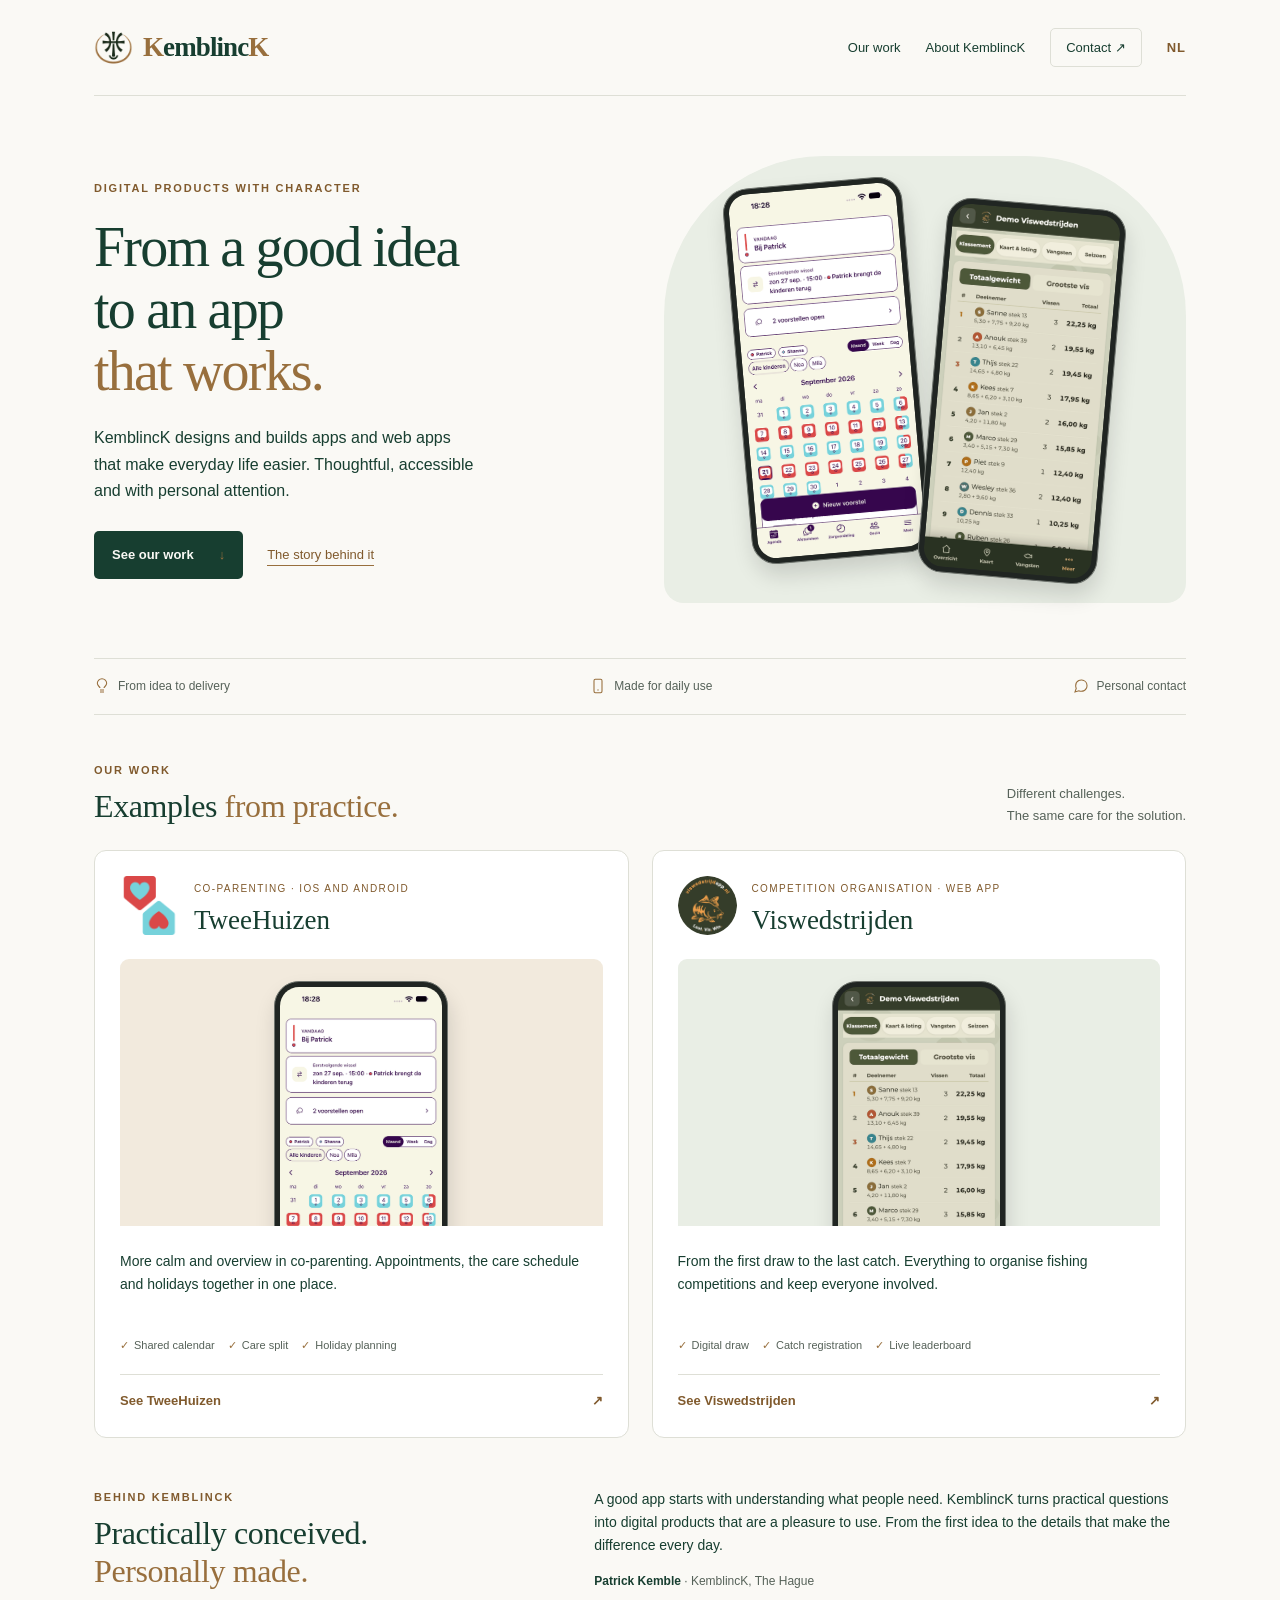
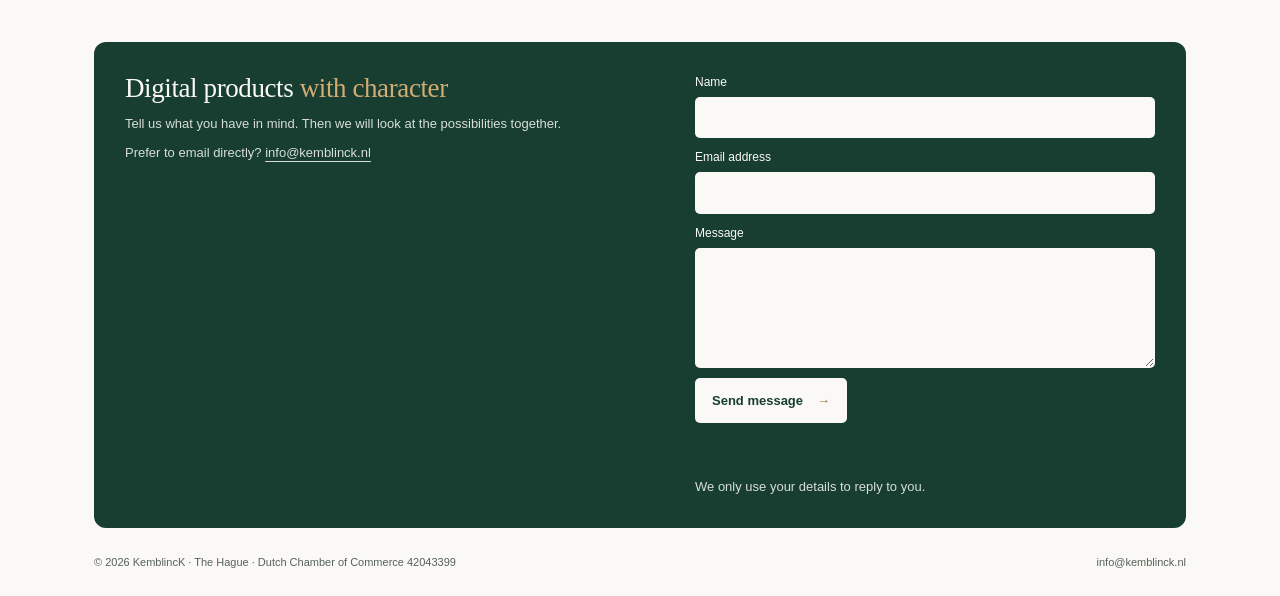
==== en/index.html @ 440ec946 "Engelse versie van kemblinck.nl op /en/ met taalwissel - en/index.html: volledige vertaling van de h" ====
<!DOCTYPE html>
<html lang="en">
<head>
  <meta charset="utf-8">
  <meta name="viewport" content="width=device-width, initial-scale=1">
  <title>KemblincK | From a good idea to an app that works.</title>
  <meta name="description" content="Digital products with character. KemblincK designs and builds apps and web apps that make everyday life easier. See examples from practice.">
  <meta name="author" content="Patrick Kemble">
  <meta name="theme-color" content="#faf9f5">
  <link rel="canonical" href="https://kemblinck.nl/en/">
  <link rel="alternate" hreflang="nl" href="https://kemblinck.nl/">
  <link rel="alternate" hreflang="en" href="https://kemblinck.nl/en/">
  <link rel="alternate" hreflang="x-default" href="https://kemblinck.nl/">
  <link rel="icon" type="image/png" href="/favicon-180.png?v=6">
  <link rel="apple-touch-icon" href="/favicon-180.png?v=6">
  <link rel="stylesheet" href="/styles.css?v=20261017">
  <meta property="og:type" content="website">
  <meta property="og:site_name" content="KemblincK">
  <meta property="og:title" content="KemblincK | From a good idea to an app that works.">
  <meta property="og:description" content="Digital products with character. KemblincK designs and builds apps and web apps that make everyday life easier. See examples from practice.">
  <meta property="og:url" content="https://kemblinck.nl/en/">
  <meta property="og:image" content="https://kemblinck.nl/og-kemblinck-en-20261017.png">
  <meta property="og:image:width" content="1200">
  <meta property="og:image:height" content="630">
  <meta property="og:image:alt" content="KemblincK. From a good idea to an app that works. Digital products with character.">
  <meta property="og:locale" content="en_GB">
  <meta property="og:locale:alternate" content="nl_NL">
  <meta name="twitter:card" content="summary_large_image">
  <meta name="twitter:title" content="KemblincK | From a good idea to an app that works.">
  <meta name="twitter:description" content="Digital products with character. KemblincK designs and builds apps and web apps that make everyday life easier. See examples from practice.">
  <meta name="twitter:image" content="https://kemblinck.nl/og-kemblinck-en-20261017.png">
  <script type="application/ld+json">{"@context": "https://schema.org", "@type": "Organization", "name": "KemblincK", "legalName": "KemblincK", "description": "KemblincK designs and builds apps and web apps that make everyday life easier. Digital products with character.", "founder": "Patrick Kemble", "url": "https://kemblinck.nl/en/", "logo": "https://kemblinck.nl/logo-512.png?v=6", "email": "info@kemblinck.nl", "address": {"@type": "PostalAddress", "addressLocality": "'s-Gravenhage", "addressCountry": "NL"}, "identifier": [{"@type": "PropertyValue", "propertyID": "KvK", "value": "42043399"}], "brand": [{"@type": "Brand", "name": "TweeHuizen", "url": "https://tweehuizen.com"}, {"@type": "Brand", "name": "Viswedstrijden", "url": "https://viswedstrijdapp.nl"}]}</script>
  <script>if(location.hostname==='kemblinck.com'||location.hostname==='www.kemblinck.com')location.replace('https://kemblinck.nl'+location.pathname+location.search+location.hash);</script>
</head>
<body>
<a class="skip-link" href="#kcb-start">Skip to content</a>
<div id="kc-business" aria-label="KemblincK">


<div class="kc-wrap">
<header><a href="#kcb-start" class="kc-brand" aria-label="KemblincK"><img src="/assets/embleem.png" width="96" height="96" alt=""><span class="kc-word"><b>K</b>emblinc<b>K</b></span></a><nav aria-label="Main navigation"><a href="#kcb-werk">Our work</a><a href="#kcb-over">About KemblincK</a><a href="#kcb-contact" class="kc-nav-contact">Contact ↗</a><a href="/" class="kc-lang" lang="nl" hreflang="nl" aria-label="Nederlandse versie">NL</a></nav></header>
<main id="kcb-start"><section class="kc-hero"><div><div class="kc-label">Digital products with character</div><h1>From a good idea<br>to an app<br><em>that works.</em></h1><p class="kc-intro">KemblincK designs and builds apps and web apps that make everyday life easier. Thoughtful, accessible and with personal attention.</p><div class="kc-actions"><a class="kc-button" href="#kcb-werk">See our work <span>↓</span></a><a class="kc-link" href="#kcb-over">The story behind it</a></div></div><div class="kc-stage" aria-label="Screens of TweeHuizen and Viswedstrijden on phones"><div class="kc-device"><img src="/assets/th-screen.png" width="400" height="869" alt="TweeHuizen: shared calendar and care schedule"></div><div class="kc-device"><img src="/assets/vis-screen.png" width="400" height="866" alt="Viswedstrijden: live leaderboard from the demo"></div></div></section>
<div class="kc-rule"><span><svg viewBox="0 0 24 24" fill="none" stroke="currentColor" stroke-width="1.6" aria-hidden="true"><path d="M9 18h6M9 21h6M9 15c0-2-4-3-4-7a7 7 0 0 1 14 0c0 4-4 5-4 7"/></svg>From idea to delivery</span><span><svg viewBox="0 0 24 24" fill="none" stroke="currentColor" stroke-width="1.6" aria-hidden="true"><rect x="6" y="2" width="12" height="20" rx="2"/><path d="M11 18h2"/></svg>Made for daily use</span><span><svg viewBox="0 0 24 24" fill="none" stroke="currentColor" stroke-width="1.6" aria-hidden="true"><path d="M21 11.5a8.4 8.4 0 0 1-.9 3.8 8.5 8.5 0 0 1-7.6 4.7 8.4 8.4 0 0 1-3.8-.9L3 21l1.9-5.7a8.4 8.4 0 0 1-.9-3.8 8.5 8.5 0 0 1 4.7-7.6 8.4 8.4 0 0 1 3.8-.9h.5a8.5 8.5 0 0 1 8 8z"/></svg>Personal contact</span></div>
<section id="kcb-werk"><span id="producten"></span><div class="kc-section-head"><div><div class="kc-label">Our work</div><h2>Examples <em>from practice.</em></h2></div><p>Different challenges.<br>The same care for the solution.</p></div><div class="kc-examples">
<article class="kc-example"><div class="kc-example-top"><img class="kc-app-logo" src="/assets/th-logo.png" width="128" height="128" alt="TweeHuizen logo"><div><span class="kc-tag">Co-parenting · iOS and Android</span><h3>TweeHuizen</h3></div></div><div class="kc-product-display family"><div class="kc-device"><img src="/assets/th-screen.png" width="400" height="869" alt="The calendar in TweeHuizen"></div></div><div class="kc-product-copy"><p>More calm and overview in co-parenting. Appointments, the care schedule and holidays together in one place.</p><div class="kc-features"><span>Shared calendar</span><span>Care split</span><span>Holiday planning</span></div><a class="kc-product-link" href="https://tweehuizen.com/" target="_blank" rel="noopener">See TweeHuizen <span>↗</span></a></div></article>
<article class="kc-example"><div class="kc-example-top"><img class="kc-app-logo fish" src="/assets/vis-logo.png" width="128" height="128" alt="Viswedstrijden logo"><div><span class="kc-tag">Competition organisation · Web app</span><h3>Viswedstrijden</h3></div></div><div class="kc-product-display"><div class="kc-device"><img src="/assets/vis-screen.png" width="400" height="866" alt="The leaderboard in Viswedstrijden"></div></div><div class="kc-product-copy"><p>From the first draw to the last catch. Everything to organise fishing competitions and keep everyone involved.</p><div class="kc-features"><span>Digital draw</span><span>Catch registration</span><span>Live leaderboard</span></div><a class="kc-product-link" href="https://viswedstrijdapp.nl/" target="_blank" rel="noopener">See Viswedstrijden <span>↗</span></a></div></article>
</div></section>
<section class="kc-about" id="kcb-over"><div><div class="kc-label">Behind KemblincK</div><h2>Practically conceived.<br><em>Personally made.</em></h2></div><div><p>A good app starts with understanding what people need. KemblincK turns practical questions into digital products that are a pleasure to use. From the first idea to the details that make the difference every day.</p><div class="kc-sign"><strong>Patrick Kemble</strong> <span>· KemblincK, The Hague</span></div></div></section>
<section class="kc-contact" id="kcb-contact"><div class="kc-contact-tekst"><h2>Digital products <em>with character</em></h2><p>Tell us what you have in mind. Then we will look at the possibilities together.</p><p class="kc-contact-alt">Prefer to email directly? <a href="mailto:info@kemblinck.nl">info@kemblinck.nl</a></p></div><form class="kc-form" id="kc-form" novalidate><label>Name<input type="text" name="naam" autocomplete="name" maxlength="100" required></label><label>Email address<input type="email" name="email" autocomplete="email" maxlength="200" required></label><label>Message<textarea name="bericht" maxlength="3000" required></textarea></label><label class="kc-honing" aria-hidden="true">Website<input type="text" name="website" tabindex="-1" autocomplete="off"></label><button type="submit">Send message <span>→</span></button><p class="kc-form-status" id="kc-form-status" role="status" aria-live="polite"></p><p class="kc-form-privacy">We only use your details to reply to you.</p></form></section></main>
<footer><span>© 2026 KemblincK · The Hague · Dutch Chamber of Commerce 42043399</span><a href="mailto:info@kemblinck.nl">info@kemblinck.nl</a></footer>
</div>

</div>

<script>
(function () {
  var f = document.getElementById('kc-form'); if (!f) return;
  var st = document.getElementById('kc-form-status');
  var knop = f.querySelector('button[type="submit"]');
  var URL_FUNCTIE = 'https://xyfvkmhkwcjqskxrcfrj.supabase.co/functions/v1/kemblinck-contact';
  function melding(t, fout) { st.textContent = t; st.classList.toggle('fout', !!fout); }
  f.addEventListener('submit', function (e) {
    e.preventDefault();
    var d = { naam: f.naam.value.trim(), email: f.email.value.trim(), bericht: f.bericht.value.trim(), website: f.website.value };
    if (d.naam.length < 2) { melding('Please enter your name.', true); f.naam.focus(); return; }
    if (!/^[^\s@]+@[^\s@]+\.[^\s@]{2,}$/.test(d.email)) { melding('Please enter a valid email address.', true); f.email.focus(); return; }
    if (d.bericht.length < 10) { melding('Please write a message of at least ten characters.', true); f.bericht.focus(); return; }
    knop.disabled = true; melding('Sending…');
    fetch(URL_FUNCTIE, { method: 'POST', headers: { 'Content-Type': 'application/json' }, body: JSON.stringify(d) })
      .then(function (r) { return r.json().then(function (j) { return { ok: r.ok && j.ok, j: j }; }); })
      .then(function (r) {
        if (r.ok) { f.reset(); melding('Thank you, your message has been sent. You will hear from us soon.'); }
        else { melding('Sending failed. Please email info@kemblinck.nl directly.', true); }
      })
      .catch(function () { melding('Sending failed. Please email info@kemblinck.nl directly.', true); })
      .then(function () { knop.disabled = false; });
  });
})();
</script>
</body>
</html>
---- styles.css ----
:root{color-scheme:light}
html{scroll-behavior:smooth}
body{margin:0;background:#faf9f5}
a:focus-visible{outline:3px solid #986f3d;outline-offset:5px}
.skip-link{position:absolute;left:12px;top:-80px;z-index:10;background:#173e30;color:#fff;padding:12px}
.skip-link:focus{top:12px}
section{scroll-margin-top:20px}
@media(prefers-reduced-motion:reduce){html{scroll-behavior:auto}
}


#kc-business{--bg:#faf9f5;--ink:#173e30;--muted:#566259;--surface:#fff;--wash:#e9eee5;--border:#dedfd6;--gold:#986f3d;--gold-text:#805a2d;font-family:Arial,sans-serif;font-size:15px;line-height:1.65;background:var(--bg);color:var(--ink)}

#kc-business *{box-sizing:border-box}
#kc-business a{color:inherit;text-decoration:none}
#kc-business a:hover{text-decoration:underline;text-underline-offset:5px}
#kc-business .kc-wrap{max-width:1180px;margin:auto;padding:0 44px}
#kc-business header{display:flex;align-items:center;justify-content:space-between;gap:24px;padding:25px 0;border-bottom:1px solid var(--border)}
#kc-business .kc-brand{display:flex;align-items:center;gap:10px;white-space:nowrap}
#kc-business .kc-brand img{width:39px;height:39px;object-fit:contain}
#kc-business .kc-word{font-family:Georgia,serif;font-size:27px;font-weight:bold;letter-spacing:-.9px}
#kc-business .kc-word b{color:var(--gold);font-family:inherit;font-size:inherit;font-weight:inherit;font-style:inherit}
#kc-business nav{display:flex;align-items:center;gap:25px;font-size:13px}
#kc-business .kc-nav-contact{padding:8px 15px;border:1px solid var(--border);border-radius:5px}
#kc-business .kc-hero{display:grid;grid-template-columns:1.03fr 1fr;gap:32px;align-items:center;padding:60px 0 55px}
#kc-business .kc-label{font-size:11px;letter-spacing:1.8px;text-transform:uppercase;font-weight:bold;color:var(--gold)}
#kc-business h1{font-family:Georgia,serif;font-size:clamp(38px,5.3vw,56px);line-height:1.1;font-weight:400;letter-spacing:-1.8px;margin:20px 0 23px}
#kc-business h1 em{color:var(--gold);font-style:normal}
#kc-business p{margin:0;color:var(--muted)}
#kc-business .kc-intro{font-size:16px;max-width:385px}
#kc-business .kc-actions{display:flex;gap:24px;flex-wrap:wrap;align-items:center;margin-top:27px}
#kc-business .kc-button{display:inline-flex;align-items:center;justify-content:space-between;gap:25px;background:var(--ink);color:var(--bg);font-size:13px;font-weight:bold;padding:13px 18px;border-radius:5px}
#kc-business .kc-link{font-size:13px;border-bottom:1px solid var(--gold)}
#kc-business .kc-stage{position:relative;display:flex;gap:15px;align-items:center;justify-content:center;background:var(--wash);border-radius:160px 160px 20px 20px;padding:35px 17px;min-width:0}
#kc-business .kc-device{width:46%;max-width:180px;min-width:0;padding:5px;background:#202522;border:1px solid #70756f;border-radius:25px;box-shadow:2px 12px 21px #00000023;position:relative}
#kc-business .kc-device img{display:block;width:100%;height:auto;border-radius:19px}
#kc-business .kc-device:first-child{transform:translateY(-9px) rotate(-5deg)}
#kc-business .kc-device:last-child{transform:translateY(12px) rotate(5deg)}
#kc-business .kc-rule{display:flex;justify-content:space-between;flex-wrap:wrap;gap:15px;padding:18px 0;border-top:1px solid var(--border);border-bottom:1px solid var(--border);color:var(--muted);font-size:12px}
#kc-business .kc-rule span{display:flex;gap:8px;align-items:center}
#kc-business .kc-rule svg{width:16px;height:16px}
#kc-business .kc-section-head{display:flex;align-items:end;justify-content:space-between;gap:25px;padding:46px 0 24px}
#kc-business h2{font-family:Georgia,serif;font-size:32px;font-weight:400;line-height:1.18;letter-spacing:-.4px;margin:9px 0 0}
#kc-business .kc-section-head p{font-size:13px;max-width:240px}
#kc-business .kc-examples{display:grid;grid-template-columns:1fr 1fr;gap:23px}
#kc-business .kc-example{border:1px solid var(--border);border-radius:12px;overflow:hidden;background:var(--surface)}
#kc-business .kc-example-top{padding:24px 25px 0;display:flex;align-items:center;gap:15px}
#kc-business .kc-app-logo{width:59px;height:59px;object-fit:contain;flex:none}
#kc-business .kc-app-logo.fish{border-radius:50%}
#kc-business .kc-tag{font-size:10px;text-transform:uppercase;letter-spacing:1.4px;color:var(--muted)}
#kc-business h3{font-family:Georgia,serif;font-size:27px;font-weight:400;line-height:1.2;margin:4px 0 0}
#kc-business .kc-product-display{display:flex;justify-content:center;margin:23px 25px 0;padding:22px 15px 0;border-radius:9px 9px 0 0;background:var(--wash);height:267px;overflow:hidden}
#kc-business .kc-product-display.family{background:#f2eadd}
#kc-business .kc-product-display .kc-device{width:174px;max-width:100%;height:max-content;transform:none;border-radius:25px}
#kc-business .kc-product-copy{padding:24px 25px 25px}
#kc-business .kc-product-copy p{font-size:14px;min-height:70px}
#kc-business .kc-features{display:flex;gap:8px 13px;flex-wrap:wrap;font-size:11px;color:var(--muted);padding:16px 0 20px}
#kc-business .kc-features span:before{content:'✓';color:var(--gold);padding-right:5px}
#kc-business .kc-product-link{display:flex;align-items:center;justify-content:space-between;border-top:1px solid var(--border);padding-top:15px;font-weight:bold;font-size:13px}
#kc-business .kc-about{display:grid;grid-template-columns:1fr 1.3fr;gap:45px;padding:50px 0}
#kc-business .kc-about p{font-size:14px}
#kc-business .kc-sign{font-size:12px;margin-top:15px}
#kc-business .kc-sign span{color:var(--muted)}
#kc-business .kc-contact{background:var(--ink);color:var(--bg);padding:31px;border-radius:12px;display:flex;align-items:center;justify-content:space-between;gap:24px}
#kc-business .kc-contact h2{font-size:27px;margin:0}
#kc-business .kc-contact p{color:var(--bg);opacity:.85;font-size:13px;margin-top:8px}
#kc-business .kc-contact a{background:var(--bg);color:var(--ink);border-radius:5px;padding:12px 17px;font-size:13px;white-space:nowrap}
#kc-business footer{padding:25px 0;display:flex;flex-wrap:wrap;justify-content:space-between;gap:12px;font-size:11px;color:var(--muted)}

@media(max-width:750px){#kc-business .kc-wrap{padding:0 25px}
#kc-business .kc-hero{grid-template-columns:1fr;padding:40px 0;gap:35px}
#kc-business .kc-stage{max-width:440px;width:100%;margin:auto}
#kc-business nav{gap:15px}
#kc-business .kc-product-copy p{min-height:100px}
#kc-business .kc-example-top{padding:20px 16px 0;gap:10px}
#kc-business .kc-app-logo{width:43px;height:43px}
#kc-business h3{font-size:23px}
#kc-business .kc-product-display{margin:20px 16px 0}
#kc-business .kc-product-copy{padding:20px 16px}
}

@media(max-width:510px){#kc-business .kc-wrap{padding:0 18px}
#kc-business header{flex-wrap:wrap;gap:15px}
#kc-business nav{width:100%;justify-content:space-between}
#kc-business .kc-examples,#kc-business .kc-about{grid-template-columns:1fr}
#kc-business .kc-section-head{align-items:start;flex-direction:column;gap:12px}
#kc-business .kc-section-head p{max-width:none}
#kc-business .kc-product-copy p{min-height:0}
#kc-business .kc-about{gap:22px}
#kc-business .kc-contact{align-items:start;flex-direction:column}
#kc-business .kc-device{border-radius:22px}
#kc-business .kc-device img{border-radius:16px}
}



#kc-business .kc-word b{color:var(--gold)}

#kc-business .kc-brand img{filter:sepia(.3) saturate(.65) brightness(.78)}

#kc-business h2 em{font-style:normal;color:var(--gold)}

#kc-business .kc-label,#kc-business .kc-tag{color:var(--gold-text)}

#kc-business .kc-link,#kc-business .kc-product-link{color:var(--gold-text)}

#kc-business .kc-button span,#kc-business .kc-rule svg{color:var(--gold)}

#kc-business .kc-contact h2 em{color:#d3ac74}

#kc-business .kc-intro,#kc-business .kc-product-copy p,#kc-business .kc-about p{color:var(--ink)}


/* Contactformulier (22 sep 2026) */
#kc-business .kc-contact{align-items:flex-start}
#kc-business .kc-contact-tekst{flex:1;min-width:0}
#kc-business .kc-contact-alt{margin-top:14px;font-size:12px}
#kc-business .kc-contact-alt a{text-decoration:underline;text-underline-offset:4px;color:var(--bg)}
#kc-business .kc-form{flex:1;width:100%;max-width:460px;display:grid;gap:10px}
#kc-business .kc-form label{display:grid;gap:4px;font-size:12px;color:var(--bg)}
#kc-business .kc-form input,#kc-business .kc-form textarea{font:inherit;font-size:14px;line-height:1.4;padding:10px 12px;border:1px solid transparent;border-radius:5px;background:var(--bg);color:var(--ink);width:100%;margin:0}
#kc-business .kc-form textarea{min-height:120px;resize:vertical}
#kc-business .kc-form input:focus-visible,#kc-business .kc-form textarea:focus-visible{outline:3px solid var(--gold);outline-offset:2px}
#kc-business .kc-form button{justify-self:start;display:inline-flex;align-items:center;gap:14px;background:var(--bg);color:var(--ink);border:0;border-radius:5px;padding:12px 17px;font:inherit;font-size:13px;font-weight:bold;cursor:pointer}
#kc-business .kc-form button span{color:var(--gold)}
#kc-business .kc-form button[disabled]{opacity:.6;cursor:wait}
#kc-business .kc-form-status{font-size:13px;color:var(--bg);min-height:1.3em;margin:0}
#kc-business .kc-form-status.fout{color:#f6cfbc}
#kc-business .kc-form-privacy{font-size:11px;color:var(--bg);opacity:.7;margin:0}
#kc-business .kc-honing{position:absolute;left:-9999px;width:1px;height:1px;overflow:hidden}
@media(max-width:750px){#kc-business .kc-contact{flex-direction:column}#kc-business .kc-form{max-width:none}}
#kc-business .kc-contact-alt a{background:none;padding:0;border-radius:0;white-space:normal;color:var(--bg);text-decoration:underline;text-underline-offset:4px}

/* Taalwissel in de topbalk (17 okt 2026) */
#kc-business .kc-lang{font-weight:bold;letter-spacing:1px;color:var(--gold-text)}
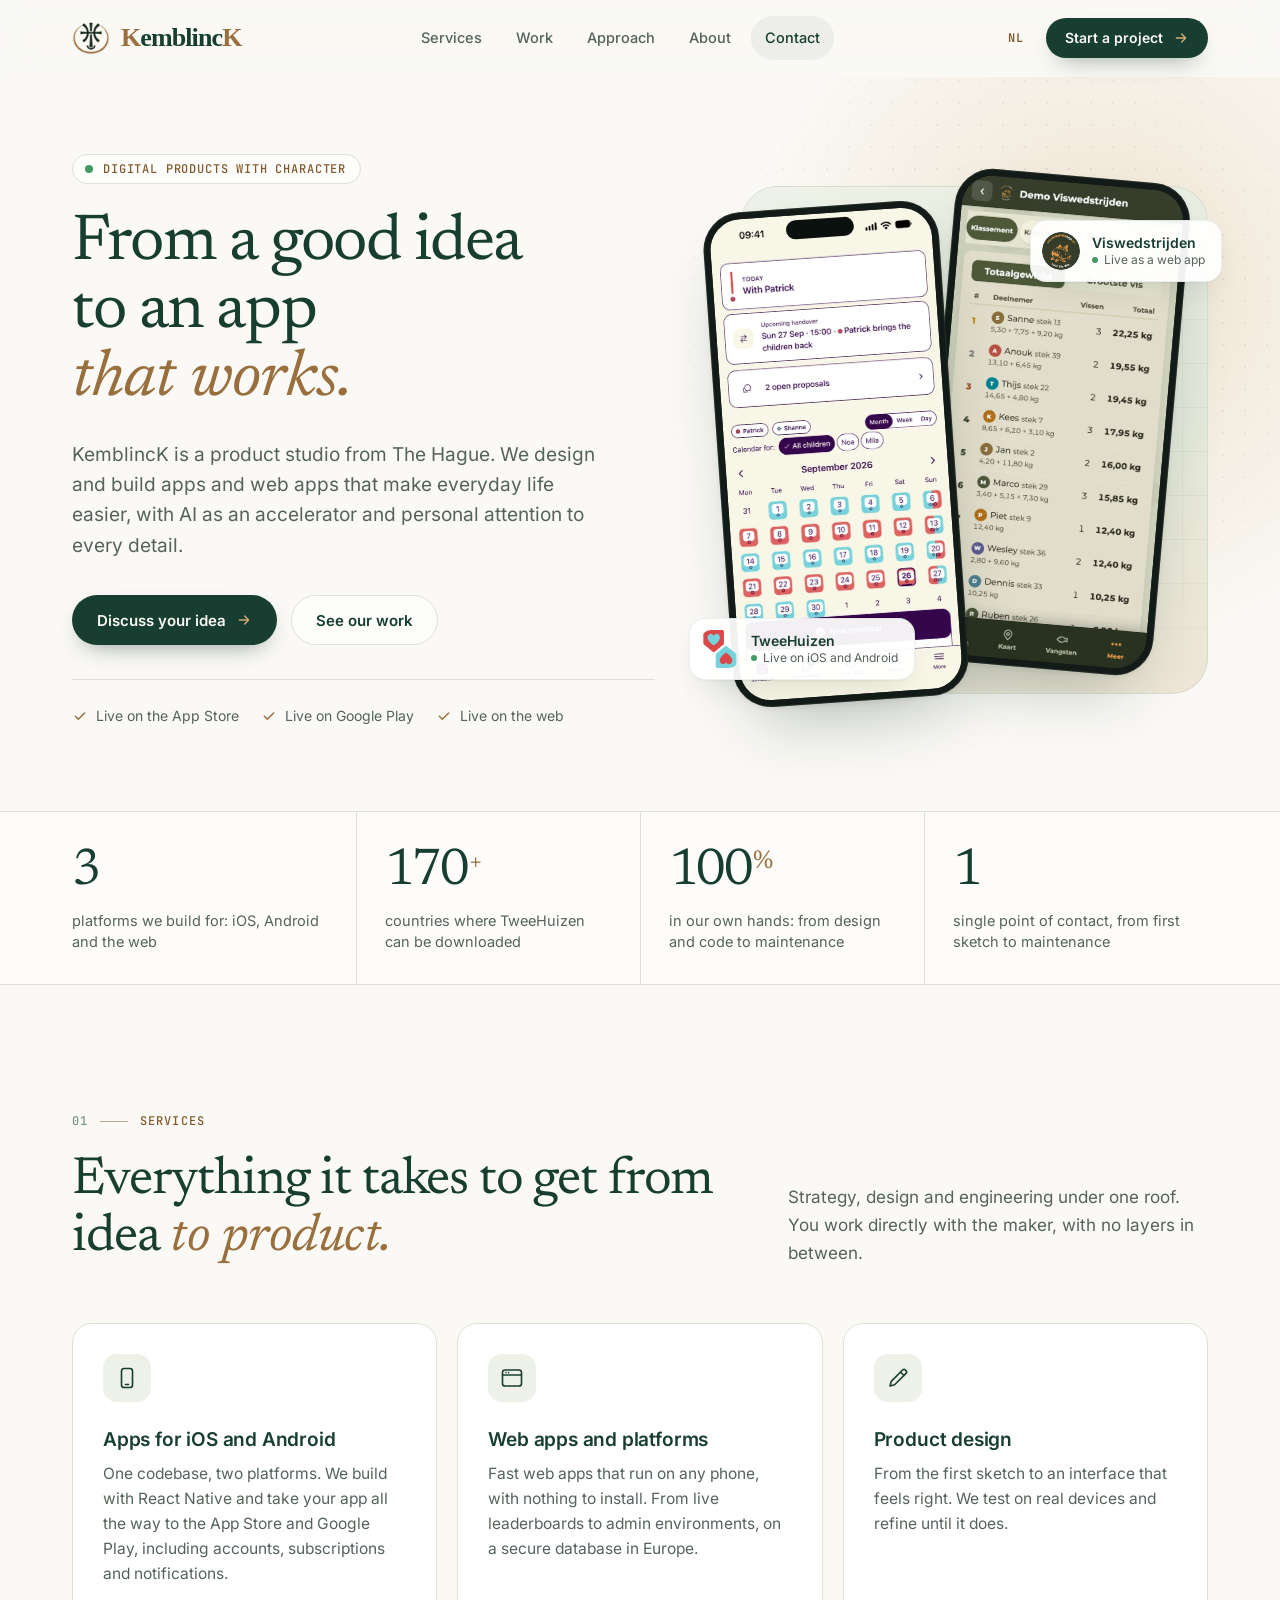
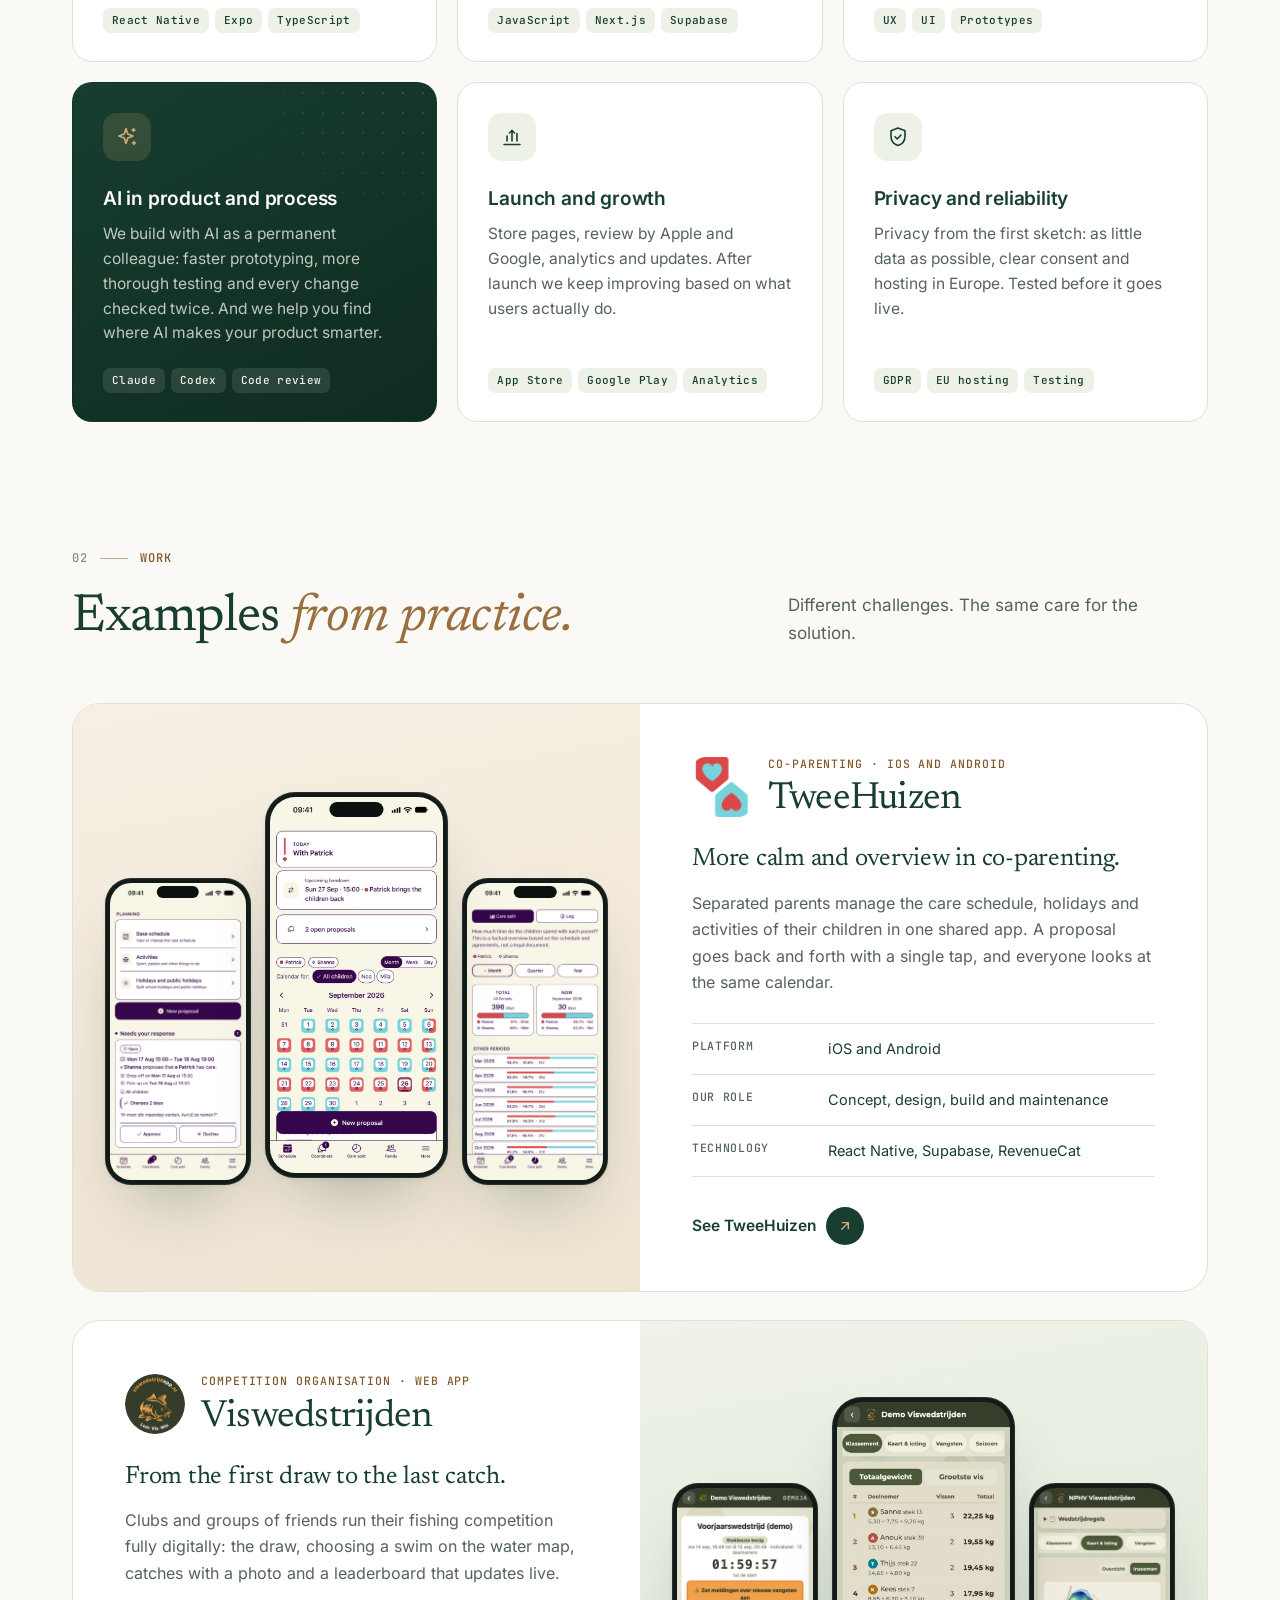
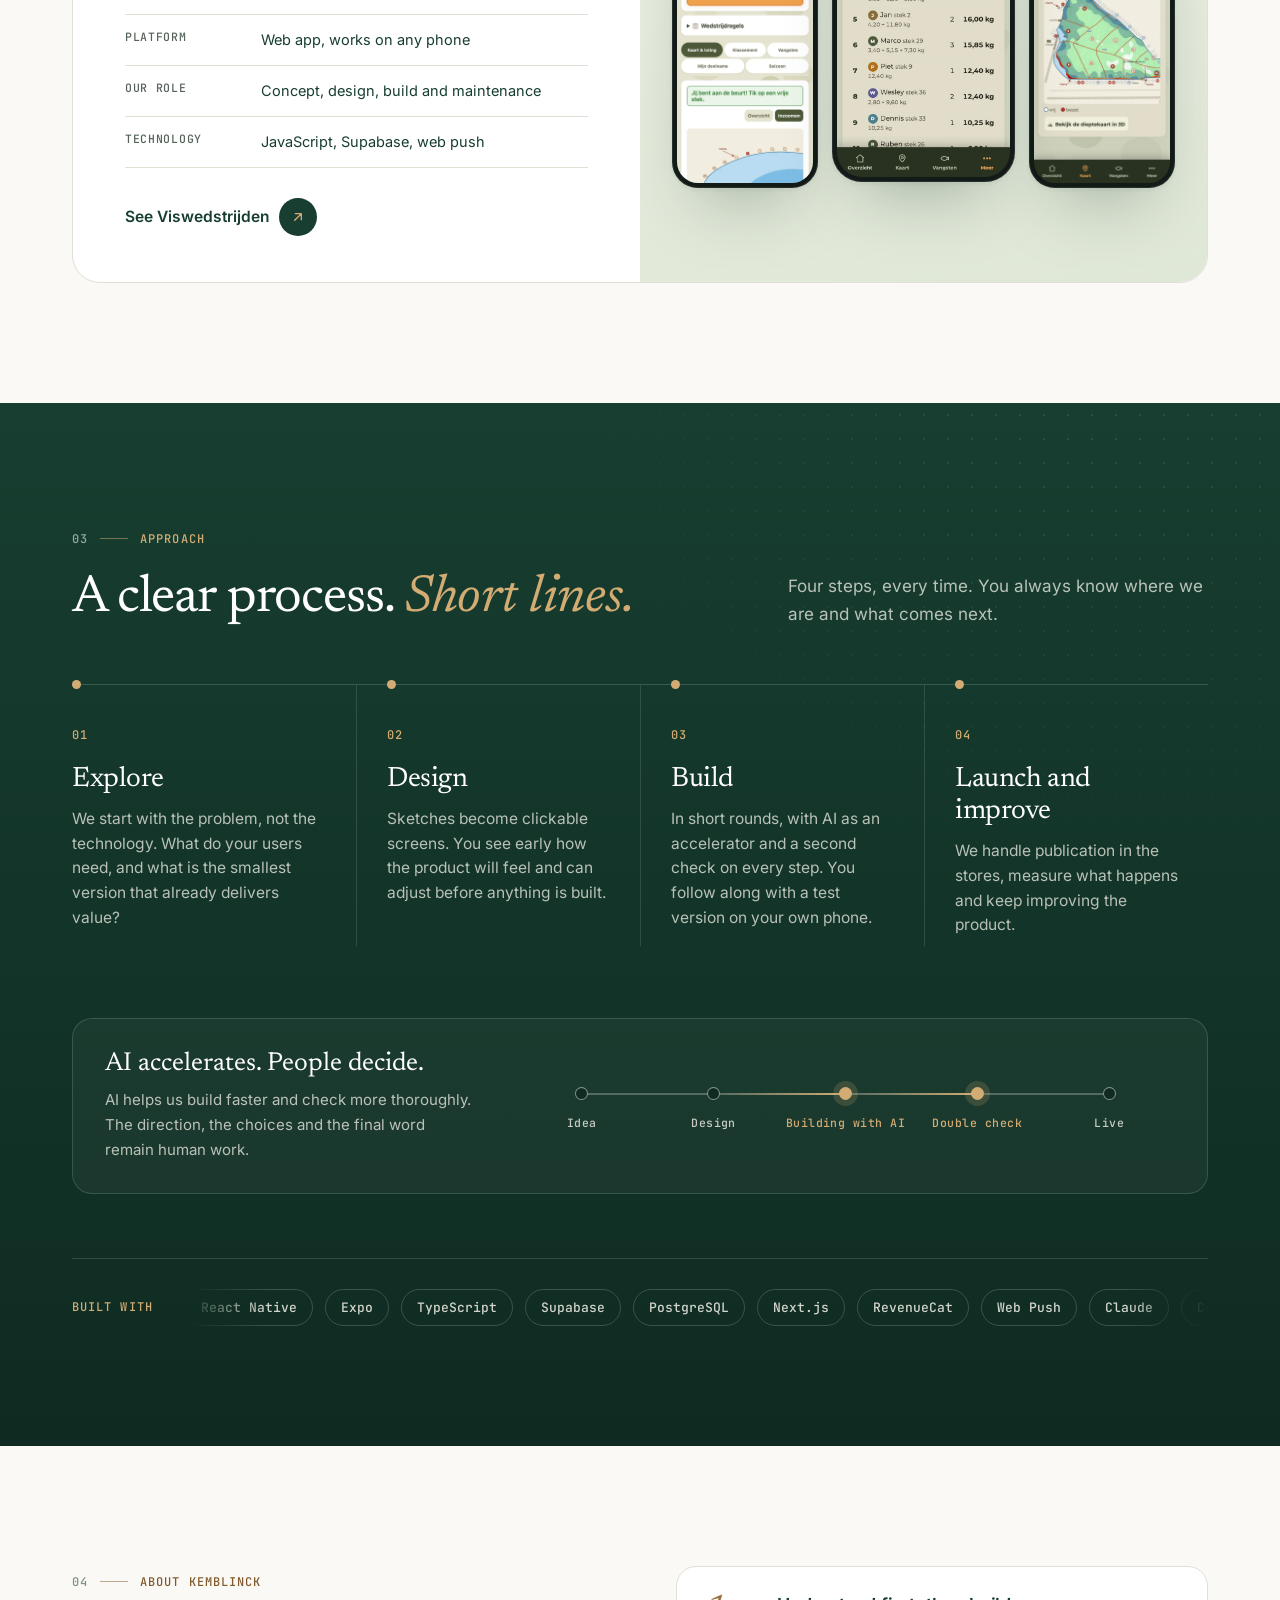
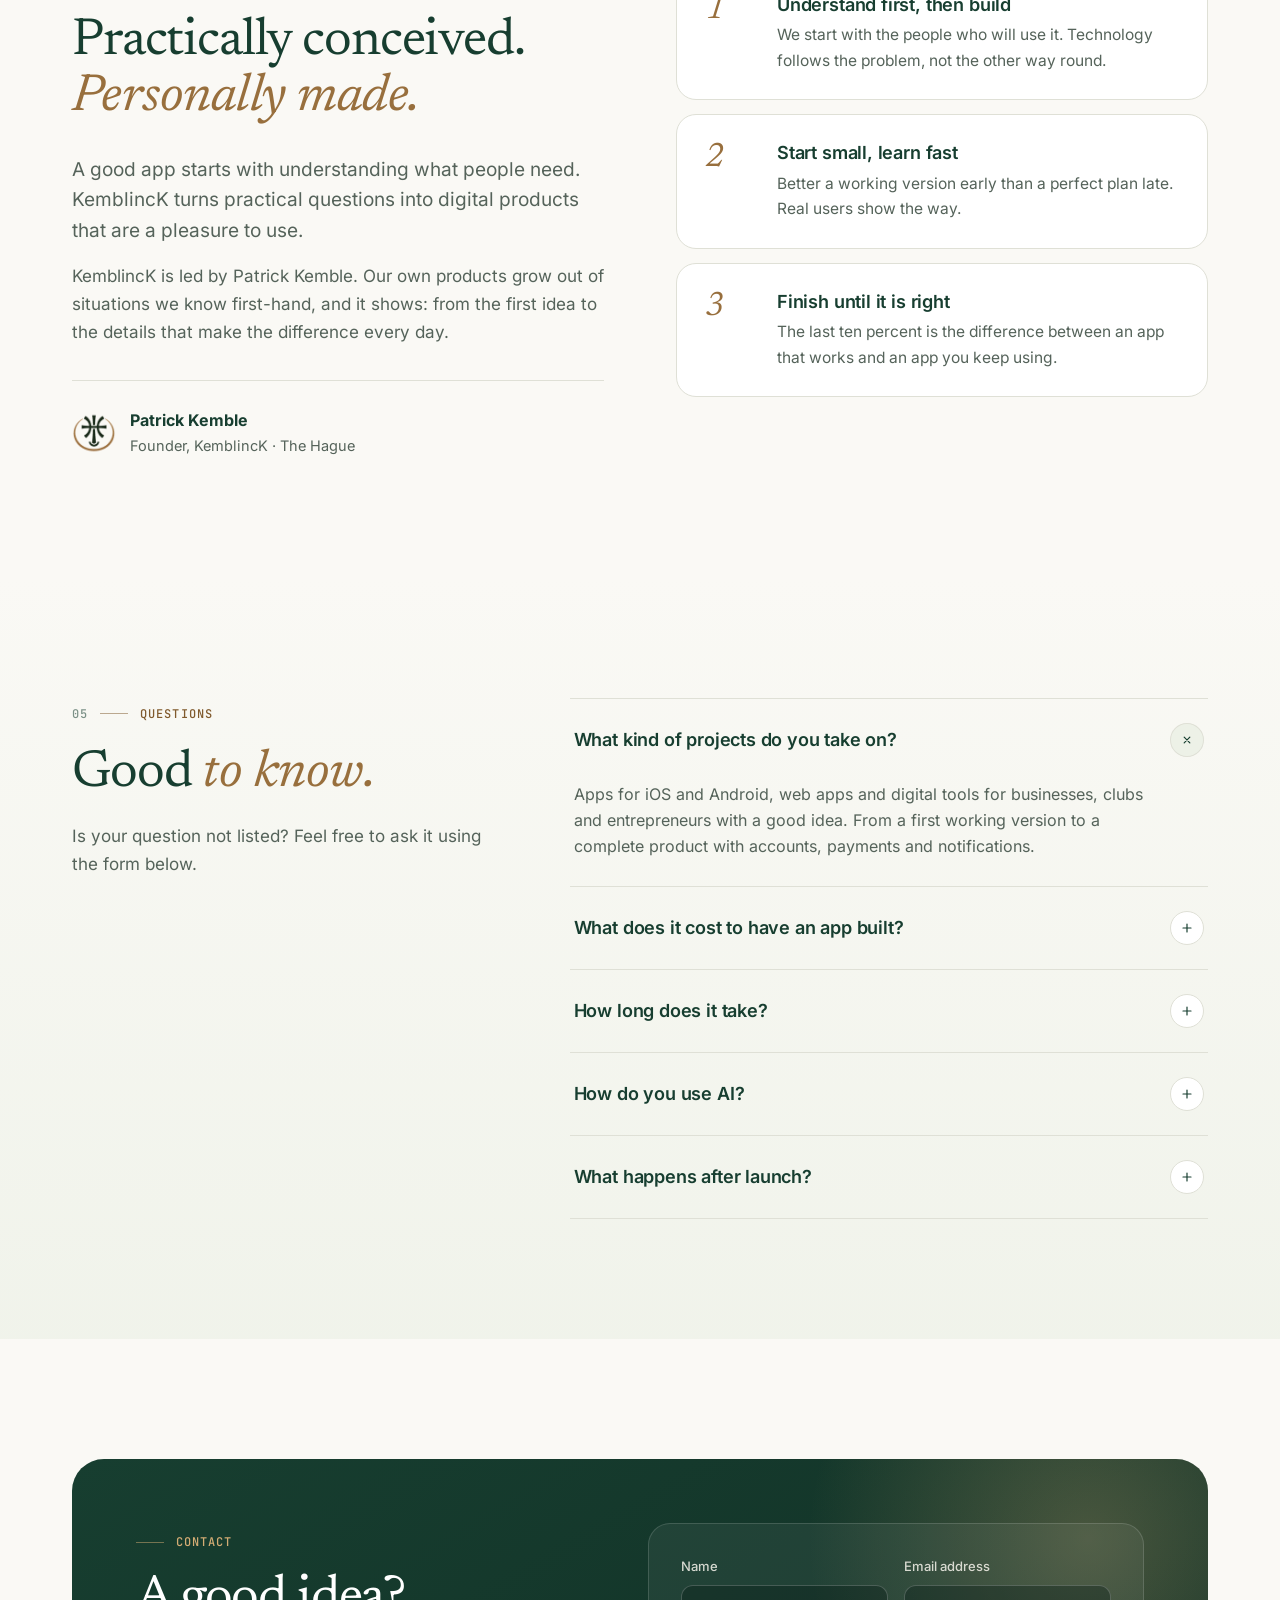
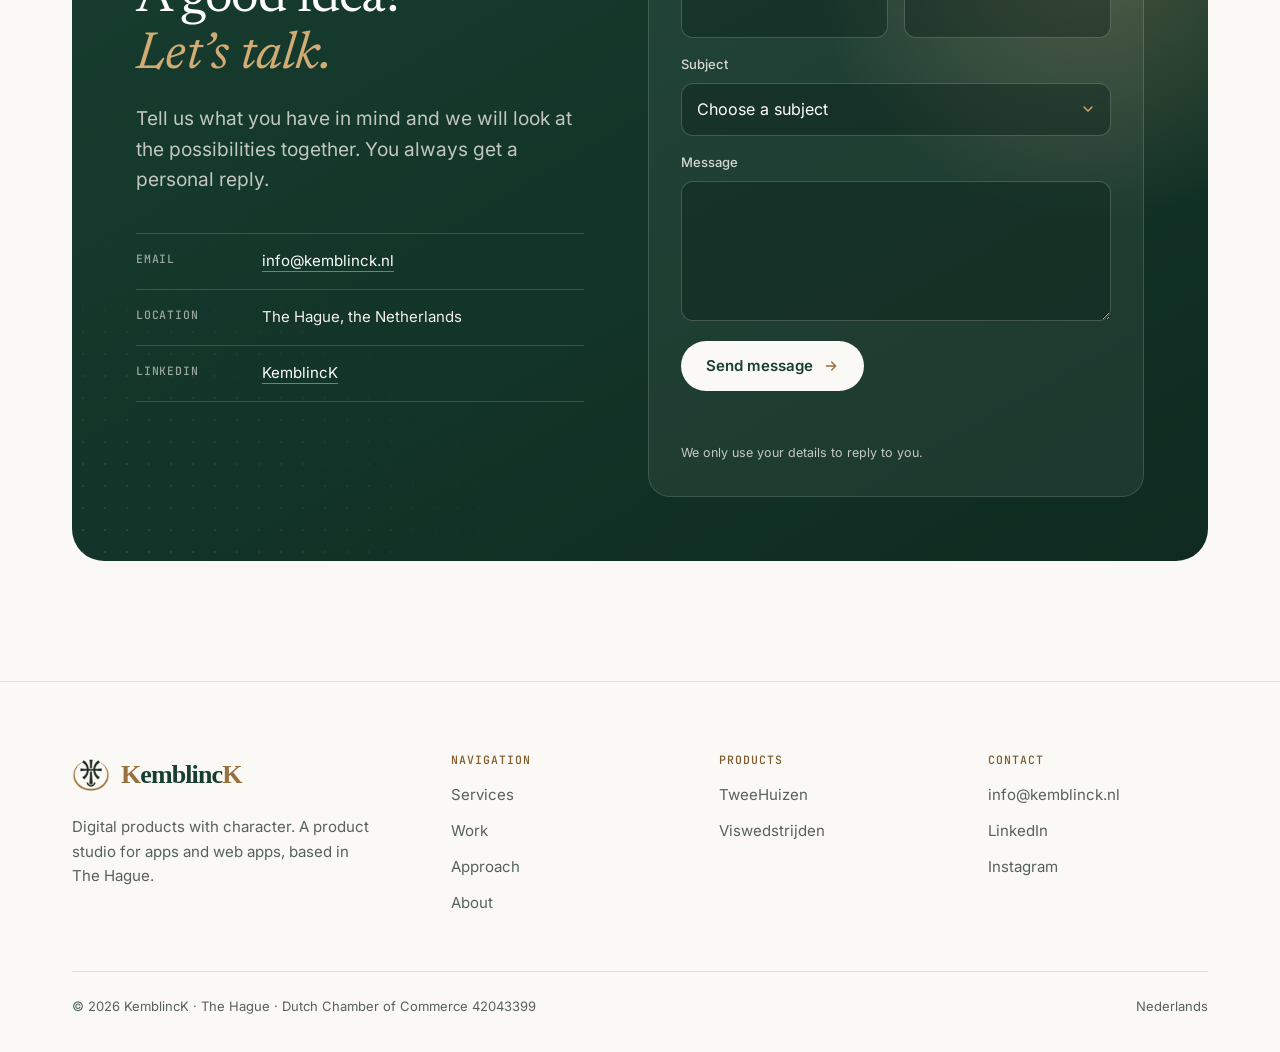
==== commit 22c9a803: "Nieuw ontwerp kemblinck.nl: productstudio met diensten, cases, werkwijze en FAQ (NL + EN) - Homepage" ====
--- a/en/index.html
+++ b/en/index.html
@@ -4,7 +4,7 @@
   <meta charset="utf-8">
   <meta name="viewport" content="width=device-width, initial-scale=1">
   <title>KemblincK | From a good idea to an app that works.</title>
-  <meta name="description" content="Digital products with character. KemblincK designs and builds apps and web apps that make everyday life easier. See examples from practice.">
+  <meta name="description" content="KemblincK is a product studio from The Hague. We design and build apps and web apps for iOS, Android and the web, with AI as an accelerator. Digital products with character.">
   <meta name="author" content="Patrick Kemble">
   <meta name="theme-color" content="#faf9f5">
   <link rel="canonical" href="https://kemblinck.nl/en/">
@@ -13,11 +13,14 @@
   <link rel="alternate" hreflang="x-default" href="https://kemblinck.nl/">
   <link rel="icon" type="image/png" href="/favicon-180.png?v=6">
   <link rel="apple-touch-icon" href="/favicon-180.png?v=6">
-  <link rel="stylesheet" href="/styles.css?v=20261017">
+  <link rel="preload" href="/assets/fonts/inter-latin-wght-normal.woff2" as="font" type="font/woff2" crossorigin>
+  <link rel="preload" href="/assets/fonts/newsreader-latin-wght-normal.woff2" as="font" type="font/woff2" crossorigin>
+  <link rel="preload" href="/assets/fonts/newsreader-latin-wght-italic.woff2" as="font" type="font/woff2" crossorigin>
+  <link rel="stylesheet" href="/styles.css?v=20261119">
   <meta property="og:type" content="website">
   <meta property="og:site_name" content="KemblincK">
   <meta property="og:title" content="KemblincK | From a good idea to an app that works.">
-  <meta property="og:description" content="Digital products with character. KemblincK designs and builds apps and web apps that make everyday life easier. See examples from practice.">
+  <meta property="og:description" content="KemblincK is a product studio from The Hague. We design and build apps and web apps for iOS, Android and the web, with AI as an accelerator. Digital products with character.">
   <meta property="og:url" content="https://kemblinck.nl/en/">
   <meta property="og:image" content="https://kemblinck.nl/og-kemblinck-en-20261017.png">
   <meta property="og:image:width" content="1200">
@@ -27,55 +30,135 @@
   <meta property="og:locale:alternate" content="nl_NL">
   <meta name="twitter:card" content="summary_large_image">
   <meta name="twitter:title" content="KemblincK | From a good idea to an app that works.">
-  <meta name="twitter:description" content="Digital products with character. KemblincK designs and builds apps and web apps that make everyday life easier. See examples from practice.">
+  <meta name="twitter:description" content="KemblincK is a product studio from The Hague. We design and build apps and web apps for iOS, Android and the web, with AI as an accelerator. Digital products with character.">
   <meta name="twitter:image" content="https://kemblinck.nl/og-kemblinck-en-20261017.png">
-  <script type="application/ld+json">{"@context": "https://schema.org", "@type": "Organization", "name": "KemblincK", "legalName": "KemblincK", "description": "KemblincK designs and builds apps and web apps that make everyday life easier. Digital products with character.", "founder": "Patrick Kemble", "url": "https://kemblinck.nl/en/", "logo": "https://kemblinck.nl/logo-512.png?v=6", "email": "info@kemblinck.nl", "address": {"@type": "PostalAddress", "addressLocality": "'s-Gravenhage", "addressCountry": "NL"}, "identifier": [{"@type": "PropertyValue", "propertyID": "KvK", "value": "42043399"}], "brand": [{"@type": "Brand", "name": "TweeHuizen", "url": "https://tweehuizen.com"}, {"@type": "Brand", "name": "Viswedstrijden", "url": "https://viswedstrijdapp.nl"}]}</script>
-  <script>if(location.hostname==='kemblinck.com'||location.hostname==='www.kemblinck.com')location.replace('https://kemblinck.nl'+location.pathname+location.search+location.hash);</script>
+  <script type="application/ld+json">{"@context": "https://schema.org", "@type": "Organization", "name": "KemblincK", "legalName": "KemblincK", "description": "KemblincK is a product studio from The Hague that designs and builds apps and web apps for iOS, Android and the web. Digital products with character.", "founder": {"@type": "Person", "name": "Patrick Kemble"}, "url": "https://kemblinck.nl/en/", "logo": "https://kemblinck.nl/logo-512.png?v=6", "email": "info@kemblinck.nl", "address": {"@type": "PostalAddress", "addressLocality": "'s-Gravenhage", "addressCountry": "NL"}, "identifier": [{"@type": "PropertyValue", "propertyID": "KvK", "value": "42043399"}], "sameAs": ["https://www.linkedin.com/company/kemblinck/", "https://www.instagram.com/kemblinck"], "knowsAbout": ["React Native", "iOS", "Android", "Web apps", "Product design", "Artificial intelligence"], "brand": [{"@type": "Brand", "name": "TweeHuizen", "url": "https://tweehuizen.com"}, {"@type": "Brand", "name": "Viswedstrijden", "url": "https://viswedstrijdapp.nl"}]}</script>
+  <script type="application/ld+json">{"@context": "https://schema.org", "@type": "FAQPage", "mainEntity": [{"@type": "Question", "name": "What kind of projects do you take on?", "acceptedAnswer": {"@type": "Answer", "text": "Apps for iOS and Android, web apps and digital tools for businesses, clubs and entrepreneurs with a good idea. From a first working version to a complete product with accounts, payments and notifications."}}, {"@type": "Question", "name": "What does it cost to have an app built?", "acceptedAnswer": {"@type": "Answer", "text": "That depends on what you need. After a first conversation you receive a clear proposal with a defined scope and price, so you know where you stand in advance."}}, {"@type": "Question", "name": "How long does it take?", "acceptedAnswer": {"@type": "Answer", "text": "A first working version is often ready within a few weeks. After that we build on in short rounds, so there is always something for you to try."}}, {"@type": "Question", "name": "How do you use AI?", "acceptedAnswer": {"@type": "Answer", "text": "AI helps us prototype, test and review code faster. The decisions remain human work: every change is reviewed before it goes live. In your product we only use AI where it genuinely adds value."}}, {"@type": "Question", "name": "What happens after launch?", "acceptedAnswer": {"@type": "Answer", "text": "That is when it really starts. We keep the product secure and up to date, follow what users do and release improvements when they are needed."}}]}</script>
+  <script>document.documentElement.classList.add('js');if(location.hostname==='kemblinck.com'||location.hostname==='www.kemblinck.com')location.replace('https://kemblinck.nl'+location.pathname+location.search+location.hash);</script>
 </head>
 <body>
 <a class="skip-link" href="#kcb-start">Skip to content</a>
-<div id="kc-business" aria-label="KemblincK">
 
+<header class="site-header">
+  <div class="wrap">
+    <a href="/en/" class="brand" aria-label="KemblincK"><img src="/assets/embleem.png" width="96" height="96" alt=""><span class="word"><b>K</b>emblinc<b>K</b></span></a>
+    <nav class="nav" id="hoofdmenu" aria-label="Main navigation"><a class="nav-link" href="#kcb-diensten">Services</a><a class="nav-link" href="#kcb-werk">Work</a><a class="nav-link" href="#kcb-werkwijze">Approach</a><a class="nav-link" href="#kcb-over">About</a><a class="nav-link" href="#kcb-contact">Contact</a><a class="btn btn-primary nav-cta" href="#kcb-contact">Start a project <svg viewBox="0 0 24 24" fill="none" stroke="currentColor" stroke-width="2" stroke-linecap="round" stroke-linejoin="round" aria-hidden="true"><path d="M5 12h14M13 6l6 6-6 6"/></svg></a></nav>
+    <div class="nav-right">
+      <a href="/" class="lang" lang="nl" hreflang="nl" aria-label="Nederlandse versie">NL</a>
+      <a class="btn btn-primary btn-small" href="#kcb-contact">Start a project <svg viewBox="0 0 24 24" fill="none" stroke="currentColor" stroke-width="2" stroke-linecap="round" stroke-linejoin="round" aria-hidden="true"><path d="M5 12h14M13 6l6 6-6 6"/></svg></a>
+      <button class="menu-toggle" type="button" aria-label="Menu" aria-expanded="false" aria-controls="hoofdmenu"><svg class="bars" viewBox="0 0 24 24" fill="none" stroke="currentColor" stroke-width="2" stroke-linecap="round" aria-hidden="true"><path d="M4 8h16M4 16h16"/></svg><svg class="x" viewBox="0 0 24 24" fill="none" stroke="currentColor" stroke-width="2" stroke-linecap="round" aria-hidden="true"><path d="M6 6l12 12M18 6 6 18"/></svg></button>
+    </div>
+  </div>
+</header>
 
-<div class="kc-wrap">
-<header><a href="#kcb-start" class="kc-brand" aria-label="KemblincK"><img src="/assets/embleem.png" width="96" height="96" alt=""><span class="kc-word"><b>K</b>emblinc<b>K</b></span></a><nav aria-label="Main navigation"><a href="#kcb-werk">Our work</a><a href="#kcb-over">About KemblincK</a><a href="#kcb-contact" class="kc-nav-contact">Contact ↗</a><a href="/" class="kc-lang" lang="nl" hreflang="nl" aria-label="Nederlandse versie">NL</a></nav></header>
-<main id="kcb-start"><section class="kc-hero"><div><div class="kc-label">Digital products with character</div><h1>From a good idea<br>to an app<br><em>that works.</em></h1><p class="kc-intro">KemblincK designs and builds apps and web apps that make everyday life easier. Thoughtful, accessible and with personal attention.</p><div class="kc-actions"><a class="kc-button" href="#kcb-werk">See our work <span>↓</span></a><a class="kc-link" href="#kcb-over">The story behind it</a></div></div><div class="kc-stage" aria-label="Screens of TweeHuizen and Viswedstrijden on phones"><div class="kc-device"><img src="/assets/th-screen.png" width="400" height="869" alt="TweeHuizen: shared calendar and care schedule"></div><div class="kc-device"><img src="/assets/vis-screen.png" width="400" height="866" alt="Viswedstrijden: live leaderboard from the demo"></div></div></section>
-<div class="kc-rule"><span><svg viewBox="0 0 24 24" fill="none" stroke="currentColor" stroke-width="1.6" aria-hidden="true"><path d="M9 18h6M9 21h6M9 15c0-2-4-3-4-7a7 7 0 0 1 14 0c0 4-4 5-4 7"/></svg>From idea to delivery</span><span><svg viewBox="0 0 24 24" fill="none" stroke="currentColor" stroke-width="1.6" aria-hidden="true"><rect x="6" y="2" width="12" height="20" rx="2"/><path d="M11 18h2"/></svg>Made for daily use</span><span><svg viewBox="0 0 24 24" fill="none" stroke="currentColor" stroke-width="1.6" aria-hidden="true"><path d="M21 11.5a8.4 8.4 0 0 1-.9 3.8 8.5 8.5 0 0 1-7.6 4.7 8.4 8.4 0 0 1-3.8-.9L3 21l1.9-5.7a8.4 8.4 0 0 1-.9-3.8 8.5 8.5 0 0 1 4.7-7.6 8.4 8.4 0 0 1 3.8-.9h.5a8.5 8.5 0 0 1 8 8z"/></svg>Personal contact</span></div>
-<section id="kcb-werk"><span id="producten"></span><div class="kc-section-head"><div><div class="kc-label">Our work</div><h2>Examples <em>from practice.</em></h2></div><p>Different challenges.<br>The same care for the solution.</p></div><div class="kc-examples">
-<article class="kc-example"><div class="kc-example-top"><img class="kc-app-logo" src="/assets/th-logo.png" width="128" height="128" alt="TweeHuizen logo"><div><span class="kc-tag">Co-parenting · iOS and Android</span><h3>TweeHuizen</h3></div></div><div class="kc-product-display family"><div class="kc-device"><img src="/assets/th-screen.png" width="400" height="869" alt="The calendar in TweeHuizen"></div></div><div class="kc-product-copy"><p>More calm and overview in co-parenting. Appointments, the care schedule and holidays together in one place.</p><div class="kc-features"><span>Shared calendar</span><span>Care split</span><span>Holiday planning</span></div><a class="kc-product-link" href="https://tweehuizen.com/" target="_blank" rel="noopener">See TweeHuizen <span>↗</span></a></div></article>
-<article class="kc-example"><div class="kc-example-top"><img class="kc-app-logo fish" src="/assets/vis-logo.png" width="128" height="128" alt="Viswedstrijden logo"><div><span class="kc-tag">Competition organisation · Web app</span><h3>Viswedstrijden</h3></div></div><div class="kc-product-display"><div class="kc-device"><img src="/assets/vis-screen.png" width="400" height="866" alt="The leaderboard in Viswedstrijden"></div></div><div class="kc-product-copy"><p>From the first draw to the last catch. Everything to organise fishing competitions and keep everyone involved.</p><div class="kc-features"><span>Digital draw</span><span>Catch registration</span><span>Live leaderboard</span></div><a class="kc-product-link" href="https://viswedstrijdapp.nl/" target="_blank" rel="noopener">See Viswedstrijden <span>↗</span></a></div></article>
-</div></section>
-<section class="kc-about" id="kcb-over"><div><div class="kc-label">Behind KemblincK</div><h2>Practically conceived.<br><em>Personally made.</em></h2></div><div><p>A good app starts with understanding what people need. KemblincK turns practical questions into digital products that are a pleasure to use. From the first idea to the details that make the difference every day.</p><div class="kc-sign"><strong>Patrick Kemble</strong> <span>· KemblincK, The Hague</span></div></div></section>
-<section class="kc-contact" id="kcb-contact"><div class="kc-contact-tekst"><h2>Digital products <em>with character</em></h2><p>Tell us what you have in mind. Then we will look at the possibilities together.</p><p class="kc-contact-alt">Prefer to email directly? <a href="mailto:info@kemblinck.nl">info@kemblinck.nl</a></p></div><form class="kc-form" id="kc-form" novalidate><label>Name<input type="text" name="naam" autocomplete="name" maxlength="100" required></label><label>Email address<input type="email" name="email" autocomplete="email" maxlength="200" required></label><label>Message<textarea name="bericht" maxlength="3000" required></textarea></label><label class="kc-honing" aria-hidden="true">Website<input type="text" name="website" tabindex="-1" autocomplete="off"></label><button type="submit">Send message <span>→</span></button><p class="kc-form-status" id="kc-form-status" role="status" aria-live="polite"></p><p class="kc-form-privacy">We only use your details to reply to you.</p></form></section></main>
-<footer><span>© 2026 KemblincK · The Hague · Dutch Chamber of Commerce 42043399</span><a href="mailto:info@kemblinck.nl">info@kemblinck.nl</a></footer>
-</div>
+<main id="kcb-start">
 
-</div>
+<section class="hero">
+  <div class="wrap">
+    <div>
+      <span class="eyebrow" data-reveal><span class="dot"></span>Digital products with character</span>
+      <h1 data-reveal style="--d:.06s">From a good idea<br>to an app<br><em>that works.</em></h1>
+      <p class="lead" data-reveal style="--d:.12s">KemblincK is a product studio from The Hague. We design and build apps and web apps that make everyday life easier, with AI as an accelerator and personal attention to every detail.</p>
+      <div class="hero-actions" data-reveal style="--d:.18s"><a class="btn btn-primary" href="#kcb-contact">Discuss your idea <svg viewBox="0 0 24 24" fill="none" stroke="currentColor" stroke-width="2" stroke-linecap="round" stroke-linejoin="round" aria-hidden="true"><path d="M5 12h14M13 6l6 6-6 6"/></svg></a><a class="btn btn-ghost" href="#kcb-werk">See our work</a></div>
+      <div class="hero-proof" data-reveal style="--d:.24s"><span><svg viewBox="0 0 24 24" fill="none" stroke="currentColor" stroke-width="2.2" stroke-linecap="round" stroke-linejoin="round" aria-hidden="true"><path d="m5 12.5 4.5 4.5L19 7.5"/></svg>Live on the App Store</span><span><svg viewBox="0 0 24 24" fill="none" stroke="currentColor" stroke-width="2.2" stroke-linecap="round" stroke-linejoin="round" aria-hidden="true"><path d="m5 12.5 4.5 4.5L19 7.5"/></svg>Live on Google Play</span><span><svg viewBox="0 0 24 24" fill="none" stroke="currentColor" stroke-width="2.2" stroke-linecap="round" stroke-linejoin="round" aria-hidden="true"><path d="m5 12.5 4.5 4.5L19 7.5"/></svg>Live on the web</span></div>
+    </div>
+    <div class="stage" data-reveal style="--d:.15s" role="img" aria-label="Screens of TweeHuizen and Viswedstrijden on phones">
+      <div class="stage-panel"></div>
+      <div class="device ios front"><img src="/assets/th-agenda-en.webp" width="560" height="1217" alt="TweeHuizen: shared calendar and care schedule" fetchpriority="high"></div>
+      <div class="device back"><img src="/assets/vis-klassement.webp" width="560" height="1212" alt="Viswedstrijden: live leaderboard from the demo"></div>
+      <div class="chip c1"><img src="/assets/th-logo.png" width="128" height="128" alt=""><div><strong>TweeHuizen</strong><small>Live on iOS and Android</small></div></div>
+      <div class="chip c2"><img class="round" src="/assets/vis-logo.png" width="128" height="128" alt=""><div><strong>Viswedstrijden</strong><small>Live as a web app</small></div></div>
+    </div>
+  </div>
+</section>
 
-<script>
-(function () {
-  var f = document.getElementById('kc-form'); if (!f) return;
-  var st = document.getElementById('kc-form-status');
-  var knop = f.querySelector('button[type="submit"]');
-  var URL_FUNCTIE = 'https://xyfvkmhkwcjqskxrcfrj.supabase.co/functions/v1/kemblinck-contact';
-  function melding(t, fout) { st.textContent = t; st.classList.toggle('fout', !!fout); }
-  f.addEventListener('submit', function (e) {
-    e.preventDefault();
-    var d = { naam: f.naam.value.trim(), email: f.email.value.trim(), bericht: f.bericht.value.trim(), website: f.website.value };
-    if (d.naam.length < 2) { melding('Please enter your name.', true); f.naam.focus(); return; }
-    if (!/^[^\s@]+@[^\s@]+\.[^\s@]{2,}$/.test(d.email)) { melding('Please enter a valid email address.', true); f.email.focus(); return; }
-    if (d.bericht.length < 10) { melding('Please write a message of at least ten characters.', true); f.bericht.focus(); return; }
-    knop.disabled = true; melding('Sending…');
-    fetch(URL_FUNCTIE, { method: 'POST', headers: { 'Content-Type': 'application/json' }, body: JSON.stringify(d) })
-      .then(function (r) { return r.json().then(function (j) { return { ok: r.ok && j.ok, j: j }; }); })
-      .then(function (r) {
-        if (r.ok) { f.reset(); melding('Thank you, your message has been sent. You will hear from us soon.'); }
-        else { melding('Sending failed. Please email info@kemblinck.nl directly.', true); }
-      })
-      .catch(function () { melding('Sending failed. Please email info@kemblinck.nl directly.', true); })
-      .then(function () { knop.disabled = false; });
-  });
-})();
-</script>
+<div class="facts"><div class="wrap"><div class="fact" data-reveal style="--d:0.00s"><strong>3</strong><span>platforms we build for: iOS, Android and the web</span></div><div class="fact" data-reveal style="--d:0.08s"><strong>170<sup>+</sup></strong><span>countries where TweeHuizen can be downloaded</span></div><div class="fact" data-reveal style="--d:0.16s"><strong>100<sup>%</sup></strong><span>in our own hands: from design and code to maintenance</span></div><div class="fact" data-reveal style="--d:0.24s"><strong>1</strong><span>single point of contact, from first sketch to maintenance</span></div></div></div>
+
+<section class="section" id="kcb-diensten">
+  <div class="wrap">
+    <div class="section-head" data-reveal><div><span class="label"><b>01</b><i></i>Services</span><h2>Everything it takes to get from idea <em>to product.</em></h2></div><p>Strategy, design and engineering under one roof. You work directly with the maker, with no layers in between.</p></div>
+    <div class="services"><article class="service" data-reveal style="--d:0.00s"><div class="ico"><svg viewBox="0 0 24 24" fill="none" stroke="currentColor" stroke-width="1.6" stroke-linecap="round" stroke-linejoin="round" aria-hidden="true"><rect x="6.5" y="2.5" width="11" height="19" rx="2.6"/><path d="M10.5 18.5h3"/></svg></div><h3>Apps for iOS and Android</h3><p>One codebase, two platforms. We build with React Native and take your app all the way to the App Store and Google Play, including accounts, subscriptions and notifications.</p><div class="tags"><span>React Native</span><span>Expo</span><span>TypeScript</span></div></article><article class="service" data-reveal style="--d:0.08s"><div class="ico"><svg viewBox="0 0 24 24" fill="none" stroke="currentColor" stroke-width="1.6" stroke-linecap="round" stroke-linejoin="round" aria-hidden="true"><rect x="2.5" y="4" width="19" height="16" rx="2.6"/><path d="M2.5 9h19M6 6.6h.01M8.6 6.6h.01"/></svg></div><h3>Web apps and platforms</h3><p>Fast web apps that run on any phone, with nothing to install. From live leaderboards to admin environments, on a secure database in Europe.</p><div class="tags"><span>JavaScript</span><span>Next.js</span><span>Supabase</span></div></article><article class="service" data-reveal style="--d:0.16s"><div class="ico"><svg viewBox="0 0 24 24" fill="none" stroke="currentColor" stroke-width="1.6" stroke-linecap="round" stroke-linejoin="round" aria-hidden="true"><path d="m4 20 1.2-4.6L16.6 4a2 2 0 0 1 2.8 0l.6.6a2 2 0 0 1 0 2.8L8.6 18.8 4 20Z"/><path d="m14.5 6 3.5 3.5"/></svg></div><h3>Product design</h3><p>From the first sketch to an interface that feels right. We test on real devices and refine until it does.</p><div class="tags"><span>UX</span><span>UI</span><span>Prototypes</span></div></article><article class="service featured" data-reveal style="--d:0.00s"><div class="ico"><svg viewBox="0 0 24 24" fill="none" stroke="currentColor" stroke-width="1.6" stroke-linecap="round" stroke-linejoin="round" aria-hidden="true"><path d="M11 3.5 12.8 9 18 11l-5.2 2L11 18.5 9.2 13 4 11l5.2-2L11 3.5Z"/><path d="M18.5 3.5v3M17 5h3M19 16.5v3M17.5 18h3"/></svg></div><h3>AI in product and process</h3><p>We build with AI as a permanent colleague: faster prototyping, more thorough testing and every change checked twice. And we help you find where AI makes your product smarter.</p><div class="tags"><span>Claude</span><span>Codex</span><span>Code review</span></div></article><article class="service" data-reveal style="--d:0.08s"><div class="ico"><svg viewBox="0 0 24 24" fill="none" stroke="currentColor" stroke-width="1.6" stroke-linecap="round" stroke-linejoin="round" aria-hidden="true"><path d="M4 19.5h16M7 16V11M12 16V5.5M17 16V8.5"/><path d="m9.5 8 2.5-2.5L14.5 8"/></svg></div><h3>Launch and growth</h3><p>Store pages, review by Apple and Google, analytics and updates. After launch we keep improving based on what users actually do.</p><div class="tags"><span>App Store</span><span>Google Play</span><span>Analytics</span></div></article><article class="service" data-reveal style="--d:0.16s"><div class="ico"><svg viewBox="0 0 24 24" fill="none" stroke="currentColor" stroke-width="1.6" stroke-linecap="round" stroke-linejoin="round" aria-hidden="true"><path d="M12 3 5 5.8v5.4c0 4.3 2.9 7.9 7 9.3 4.1-1.4 7-5 7-9.3V5.8L12 3Z"/><path d="m9 11.8 2.2 2.2 3.8-4"/></svg></div><h3>Privacy and reliability</h3><p>Privacy from the first sketch: as little data as possible, clear consent and hosting in Europe. Tested before it goes live.</p><div class="tags"><span>GDPR</span><span>EU hosting</span><span>Testing</span></div></article></div>
+  </div>
+</section>
+
+<section class="section" id="kcb-werk" style="padding-top:0"><span id="producten"></span>
+  <div class="wrap">
+    <div class="section-head" data-reveal><div><span class="label"><b>02</b><i></i>Work</span><h2>Examples <em>from practice.</em></h2></div><p>Different challenges. The same care for the solution.</p></div>
+    <div class="cases">
+<article class="case" data-reveal>
+<div class="case-visual"><div class="device ios"><img src="/assets/th-afstemmen-en.webp" width="560" height="1217" alt="TweeHuizen: coordinating proposals" loading="lazy" decoding="async"></div><div class="device ios"><img src="/assets/th-agenda-en.webp" width="560" height="1217" alt="TweeHuizen: shared calendar and care schedule" loading="lazy" decoding="async"></div><div class="device ios"><img src="/assets/th-zorg-en.webp" width="560" height="1217" alt="TweeHuizen: insight into the care split" loading="lazy" decoding="async"></div></div>
+<div class="case-body"><div class="case-top"><img src="/assets/th-logo.png" width="128" height="128" alt="TweeHuizen logo" loading="lazy"><div><span class="tag">Co-parenting · iOS and Android</span><h3>TweeHuizen</h3></div></div>
+<p class="case-lead">More calm and overview in co-parenting.</p><p>Separated parents manage the care schedule, holidays and activities of their children in one shared app. A proposal goes back and forth with a single tap, and everyone looks at the same calendar.</p>
+<dl class="case-facts"><div><dt>Platform</dt><dd>iOS and Android</dd></div><div><dt>Our role</dt><dd>Concept, design, build and maintenance</dd></div><div><dt>Technology</dt><dd>React Native, Supabase, RevenueCat</dd></div></dl>
+<a class="case-link" href="https://tweehuizen.com/" target="_blank" rel="noopener">See TweeHuizen <span><svg viewBox="0 0 24 24" fill="none" stroke="currentColor" stroke-width="2" stroke-linecap="round" stroke-linejoin="round" aria-hidden="true"><path d="M7 17 17 7M8 7h9v9"/></svg></span></a></div>
+</article><article class="case reverse" data-reveal>
+<div class="case-visual green"><div class="device "><img src="/assets/vis-loting.webp" width="560" height="1212" alt="Viswedstrijden: digital draw with countdown" loading="lazy" decoding="async"></div><div class="device "><img src="/assets/vis-klassement.webp" width="560" height="1212" alt="Viswedstrijden: live leaderboard from the demo" loading="lazy" decoding="async"></div><div class="device "><img src="/assets/vis-kaart.webp" width="560" height="1212" alt="Viswedstrijden: choosing a swim on the water map" loading="lazy" decoding="async"></div></div>
+<div class="case-body"><div class="case-top"><img class="round" src="/assets/vis-logo.png" width="128" height="128" alt="Viswedstrijden logo" loading="lazy"><div><span class="tag">Competition organisation · Web app</span><h3>Viswedstrijden</h3></div></div>
+<p class="case-lead">From the first draw to the last catch.</p><p>Clubs and groups of friends run their fishing competition fully digitally: the draw, choosing a swim on the water map, catches with a photo and a leaderboard that updates live.</p>
+<dl class="case-facts"><div><dt>Platform</dt><dd>Web app, works on any phone</dd></div><div><dt>Our role</dt><dd>Concept, design, build and maintenance</dd></div><div><dt>Technology</dt><dd>JavaScript, Supabase, web push</dd></div></dl>
+<a class="case-link" href="https://viswedstrijdapp.nl/" target="_blank" rel="noopener">See Viswedstrijden <span><svg viewBox="0 0 24 24" fill="none" stroke="currentColor" stroke-width="2" stroke-linecap="round" stroke-linejoin="round" aria-hidden="true"><path d="M7 17 17 7M8 7h9v9"/></svg></span></a></div>
+</article>
+    </div>
+  </div>
+</section>
+
+<section class="section dark" id="kcb-werkwijze">
+  <div class="wrap">
+    <div class="section-head" data-reveal><div><span class="label"><b>03</b><i></i>Approach</span><h2>A clear process. <em>Short lines.</em></h2></div><p>Four steps, every time. You always know where we are and what comes next.</p></div>
+    <div class="steps"><div class="step" data-reveal style="--d:0.00s"><span class="n">01</span><h3>Explore</h3><p>We start with the problem, not the technology. What do your users need, and what is the smallest version that already delivers value?</p></div><div class="step" data-reveal style="--d:0.08s"><span class="n">02</span><h3>Design</h3><p>Sketches become clickable screens. You see early how the product will feel and can adjust before anything is built.</p></div><div class="step" data-reveal style="--d:0.16s"><span class="n">03</span><h3>Build</h3><p>In short rounds, with AI as an accelerator and a second check on every step. You follow along with a test version on your own phone.</p></div><div class="step" data-reveal style="--d:0.24s"><span class="n">04</span><h3>Launch and improve</h3><p>We handle publication in the stores, measure what happens and keep improving the product.</p></div></div>
+    <div class="pipeline" data-reveal><div><h3>AI accelerates. People decide.</h3><p>AI helps us build faster and check more thoroughly. The direction, the choices and the final word remain human work.</p></div><ol class="flow"><li>Idea</li><li>Design</li><li class="hot">Building with AI</li><li class="hot">Double check</li><li>Live</li></ol></div>
+    <div class="stack" data-reveal><span class="label">Built with</span><div class="marquee"><div class="marquee-track"><span>React Native</span><span>Expo</span><span>TypeScript</span><span>Supabase</span><span>PostgreSQL</span><span>Next.js</span><span>RevenueCat</span><span>Web Push</span><span>Claude</span><span>Codex</span><span>GitHub Actions</span><span>Resend</span><span aria-hidden="true" style="display:contents"><span>React Native</span><span>Expo</span><span>TypeScript</span><span>Supabase</span><span>PostgreSQL</span><span>Next.js</span><span>RevenueCat</span><span>Web Push</span><span>Claude</span><span>Codex</span><span>GitHub Actions</span><span>Resend</span></span></div></div></div>
+  </div>
+</section>
+
+<section class="section" id="kcb-over">
+  <div class="wrap about">
+    <div data-reveal><span class="label"><b>04</b><i></i>About KemblincK</span><h2>Practically conceived.<br><em>Personally made.</em></h2><p class="lead">A good app starts with understanding what people need. KemblincK turns practical questions into digital products that are a pleasure to use.</p><p>KemblincK is led by Patrick Kemble. Our own products grow out of situations we know first-hand, and it shows: from the first idea to the details that make the difference every day.</p>
+      <div class="sign"><img src="/assets/embleem.png" width="96" height="96" alt="" loading="lazy"><div><strong>Patrick Kemble</strong>Founder, KemblincK · The Hague</div></div></div>
+    <ul class="principles"><li data-reveal style="--d:0.00s"><span class="n">1</span><div><h3>Understand first, then build</h3><p>We start with the people who will use it. Technology follows the problem, not the other way round.</p></div></li><li data-reveal style="--d:0.08s"><span class="n">2</span><div><h3>Start small, learn fast</h3><p>Better a working version early than a perfect plan late. Real users show the way.</p></div></li><li data-reveal style="--d:0.16s"><span class="n">3</span><div><h3>Finish until it is right</h3><p>The last ten percent is the difference between an app that works and an app you keep using.</p></div></li></ul>
+  </div>
+</section>
+
+<section class="section faq-section" id="kcb-faq">
+  <div class="wrap faq">
+    <div data-reveal><span class="label"><b>05</b><i></i>Questions</span><h2>Good <em>to know.</em></h2><p>Is your question not listed? Feel free to ask it using the form below.</p></div>
+    <div class="faq-list" data-reveal style="--d:.08s"><details open><summary>What kind of projects do you take on?</summary><p>Apps for iOS and Android, web apps and digital tools for businesses, clubs and entrepreneurs with a good idea. From a first working version to a complete product with accounts, payments and notifications.</p></details><details><summary>What does it cost to have an app built?</summary><p>That depends on what you need. After a first conversation you receive a clear proposal with a defined scope and price, so you know where you stand in advance.</p></details><details><summary>How long does it take?</summary><p>A first working version is often ready within a few weeks. After that we build on in short rounds, so there is always something for you to try.</p></details><details><summary>How do you use AI?</summary><p>AI helps us prototype, test and review code faster. The decisions remain human work: every change is reviewed before it goes live. In your product we only use AI where it genuinely adds value.</p></details><details><summary>What happens after launch?</summary><p>That is when it really starts. We keep the product secure and up to date, follow what users do and release improvements when they are needed.</p></details></div>
+  </div>
+</section>
+
+<section class="section" id="kcb-contact" style="padding-bottom:0">
+  <div class="wrap">
+    <div class="contact-card" data-reveal>
+      <div><span class="label"><i></i>Contact</span><h2>A good idea?<br><em>Let’s talk.</em></h2><p class="lead">Tell us what you have in mind and we will look at the possibilities together. You always get a personal reply.</p>
+        <ul class="contact-list"><li><span>Email</span><a href="mailto:info@kemblinck.nl">info@kemblinck.nl</a></li><li><span>Location</span>The Hague, the Netherlands</li><li><span>LinkedIn</span><a href="https://www.linkedin.com/company/kemblinck/" target="_blank" rel="noopener">KemblincK</a></li></ul>
+      </div>
+      <form class="kc-form" id="kc-form" novalidate data-msg-naam="Please enter your name." data-msg-email="Please enter a valid email address." data-msg-bericht="Please write a message of at least ten characters." data-msg-bezig="Sending…" data-msg-ok="Thank you, your message has been sent. You will hear from us soon." data-msg-fout="Sending failed. Please email info@kemblinck.nl directly." data-server-msg="0" data-onderwerp-label="Subject">
+        <div class="row"><label>Name<input type="text" name="naam" autocomplete="name" maxlength="100" required></label><label>Email address<input type="email" name="email" autocomplete="email" maxlength="200" required></label></div>
+        <label>Subject<select name="onderwerp"><option value="">Choose a subject</option><option>App for iOS and Android</option><option>Web app or platform</option><option>AI in my product</option><option>Something else</option></select></label>
+        <label>Message<textarea name="bericht" maxlength="2900" required></textarea></label>
+        <label class="kc-honing" aria-hidden="true">Website<input type="text" name="website" tabindex="-1" autocomplete="off"></label>
+        <button type="submit" class="btn btn-light">Send message <svg viewBox="0 0 24 24" fill="none" stroke="currentColor" stroke-width="2" stroke-linecap="round" stroke-linejoin="round" aria-hidden="true"><path d="M5 12h14M13 6l6 6-6 6"/></svg></button>
+        <p class="kc-form-status" id="kc-form-status" role="status" aria-live="polite"></p>
+        <p class="kc-form-privacy">We only use your details to reply to you.</p>
+      </form>
+    </div>
+  </div>
+</section>
+
+</main>
+
+<footer class="site-footer">
+  <div class="wrap">
+    <div class="footer-grid">
+      <div><a href="/en/" class="brand" aria-label="KemblincK"><img src="/assets/embleem.png" width="96" height="96" alt="" loading="lazy"><span class="word"><b>K</b>emblinc<b>K</b></span></a><p>Digital products with character. A product studio for apps and web apps, based in The Hague.</p></div>
+      <div><h4>Navigation</h4><ul><li><a href="#kcb-diensten">Services</a></li><li><a href="#kcb-werk">Work</a></li><li><a href="#kcb-werkwijze">Approach</a></li><li><a href="#kcb-over">About</a></li></ul></div>
+      <div><h4>Products</h4><ul><li><a href="https://tweehuizen.com/" target="_blank" rel="noopener">TweeHuizen</a></li><li><a href="https://viswedstrijdapp.nl/" target="_blank" rel="noopener">Viswedstrijden</a></li></ul></div>
+      <div><h4>Contact</h4><ul><li><a href="mailto:info@kemblinck.nl">info@kemblinck.nl</a></li><li><a href="https://www.linkedin.com/company/kemblinck/" target="_blank" rel="noopener">LinkedIn</a></li><li><a href="https://www.instagram.com/kemblinck" target="_blank" rel="noopener">Instagram</a></li></ul></div>
+    </div>
+    <div class="footer-bottom"><span>© <span id="jaar">2026</span> KemblincK · The Hague · Dutch Chamber of Commerce 42043399</span><a href="/" lang="nl" hreflang="nl">Nederlands</a></div>
+  </div>
+</footer>
+
+<script src="/assets/site.js?v=20261119b" defer></script>
 </body>
 </html>
--- a/styles.css
+++ b/styles.css
@@ -1,135 +1,380 @@
-:root{color-scheme:light}
-html{scroll-behavior:smooth}
-body{margin:0;background:#faf9f5}
-a:focus-visible{outline:3px solid #986f3d;outline-offset:5px}
-.skip-link{position:absolute;left:12px;top:-80px;z-index:10;background:#173e30;color:#fff;padding:12px}
-.skip-link:focus{top:12px}
-section{scroll-margin-top:20px}
-@media(prefers-reduced-motion:reduce){html{scroll-behavior:auto}
-}
-
-
-#kc-business{--bg:#faf9f5;--ink:#173e30;--muted:#566259;--surface:#fff;--wash:#e9eee5;--border:#dedfd6;--gold:#986f3d;--gold-text:#805a2d;font-family:Arial,sans-serif;font-size:15px;line-height:1.65;background:var(--bg);color:var(--ink)}
-
-#kc-business *{box-sizing:border-box}
-#kc-business a{color:inherit;text-decoration:none}
-#kc-business a:hover{text-decoration:underline;text-underline-offset:5px}
-#kc-business .kc-wrap{max-width:1180px;margin:auto;padding:0 44px}
-#kc-business header{display:flex;align-items:center;justify-content:space-between;gap:24px;padding:25px 0;border-bottom:1px solid var(--border)}
-#kc-business .kc-brand{display:flex;align-items:center;gap:10px;white-space:nowrap}
-#kc-business .kc-brand img{width:39px;height:39px;object-fit:contain}
-#kc-business .kc-word{font-family:Georgia,serif;font-size:27px;font-weight:bold;letter-spacing:-.9px}
-#kc-business .kc-word b{color:var(--gold);font-family:inherit;font-size:inherit;font-weight:inherit;font-style:inherit}
-#kc-business nav{display:flex;align-items:center;gap:25px;font-size:13px}
-#kc-business .kc-nav-contact{padding:8px 15px;border:1px solid var(--border);border-radius:5px}
-#kc-business .kc-hero{display:grid;grid-template-columns:1.03fr 1fr;gap:32px;align-items:center;padding:60px 0 55px}
-#kc-business .kc-label{font-size:11px;letter-spacing:1.8px;text-transform:uppercase;font-weight:bold;color:var(--gold)}
-#kc-business h1{font-family:Georgia,serif;font-size:clamp(38px,5.3vw,56px);line-height:1.1;font-weight:400;letter-spacing:-1.8px;margin:20px 0 23px}
-#kc-business h1 em{color:var(--gold);font-style:normal}
-#kc-business p{margin:0;color:var(--muted)}
-#kc-business .kc-intro{font-size:16px;max-width:385px}
-#kc-business .kc-actions{display:flex;gap:24px;flex-wrap:wrap;align-items:center;margin-top:27px}
-#kc-business .kc-button{display:inline-flex;align-items:center;justify-content:space-between;gap:25px;background:var(--ink);color:var(--bg);font-size:13px;font-weight:bold;padding:13px 18px;border-radius:5px}
-#kc-business .kc-link{font-size:13px;border-bottom:1px solid var(--gold)}
-#kc-business .kc-stage{position:relative;display:flex;gap:15px;align-items:center;justify-content:center;background:var(--wash);border-radius:160px 160px 20px 20px;padding:35px 17px;min-width:0}
-#kc-business .kc-device{width:46%;max-width:180px;min-width:0;padding:5px;background:#202522;border:1px solid #70756f;border-radius:25px;box-shadow:2px 12px 21px #00000023;position:relative}
-#kc-business .kc-device img{display:block;width:100%;height:auto;border-radius:19px}
-#kc-business .kc-device:first-child{transform:translateY(-9px) rotate(-5deg)}
-#kc-business .kc-device:last-child{transform:translateY(12px) rotate(5deg)}
-#kc-business .kc-rule{display:flex;justify-content:space-between;flex-wrap:wrap;gap:15px;padding:18px 0;border-top:1px solid var(--border);border-bottom:1px solid var(--border);color:var(--muted);font-size:12px}
-#kc-business .kc-rule span{display:flex;gap:8px;align-items:center}
-#kc-business .kc-rule svg{width:16px;height:16px}
-#kc-business .kc-section-head{display:flex;align-items:end;justify-content:space-between;gap:25px;padding:46px 0 24px}
-#kc-business h2{font-family:Georgia,serif;font-size:32px;font-weight:400;line-height:1.18;letter-spacing:-.4px;margin:9px 0 0}
-#kc-business .kc-section-head p{font-size:13px;max-width:240px}
-#kc-business .kc-examples{display:grid;grid-template-columns:1fr 1fr;gap:23px}
-#kc-business .kc-example{border:1px solid var(--border);border-radius:12px;overflow:hidden;background:var(--surface)}
-#kc-business .kc-example-top{padding:24px 25px 0;display:flex;align-items:center;gap:15px}
-#kc-business .kc-app-logo{width:59px;height:59px;object-fit:contain;flex:none}
-#kc-business .kc-app-logo.fish{border-radius:50%}
-#kc-business .kc-tag{font-size:10px;text-transform:uppercase;letter-spacing:1.4px;color:var(--muted)}
-#kc-business h3{font-family:Georgia,serif;font-size:27px;font-weight:400;line-height:1.2;margin:4px 0 0}
-#kc-business .kc-product-display{display:flex;justify-content:center;margin:23px 25px 0;padding:22px 15px 0;border-radius:9px 9px 0 0;background:var(--wash);height:267px;overflow:hidden}
-#kc-business .kc-product-display.family{background:#f2eadd}
-#kc-business .kc-product-display .kc-device{width:174px;max-width:100%;height:max-content;transform:none;border-radius:25px}
-#kc-business .kc-product-copy{padding:24px 25px 25px}
-#kc-business .kc-product-copy p{font-size:14px;min-height:70px}
-#kc-business .kc-features{display:flex;gap:8px 13px;flex-wrap:wrap;font-size:11px;color:var(--muted);padding:16px 0 20px}
-#kc-business .kc-features span:before{content:'✓';color:var(--gold);padding-right:5px}
-#kc-business .kc-product-link{display:flex;align-items:center;justify-content:space-between;border-top:1px solid var(--border);padding-top:15px;font-weight:bold;font-size:13px}
-#kc-business .kc-about{display:grid;grid-template-columns:1fr 1.3fr;gap:45px;padding:50px 0}
-#kc-business .kc-about p{font-size:14px}
-#kc-business .kc-sign{font-size:12px;margin-top:15px}
-#kc-business .kc-sign span{color:var(--muted)}
-#kc-business .kc-contact{background:var(--ink);color:var(--bg);padding:31px;border-radius:12px;display:flex;align-items:center;justify-content:space-between;gap:24px}
-#kc-business .kc-contact h2{font-size:27px;margin:0}
-#kc-business .kc-contact p{color:var(--bg);opacity:.85;font-size:13px;margin-top:8px}
-#kc-business .kc-contact a{background:var(--bg);color:var(--ink);border-radius:5px;padding:12px 17px;font-size:13px;white-space:nowrap}
-#kc-business footer{padding:25px 0;display:flex;flex-wrap:wrap;justify-content:space-between;gap:12px;font-size:11px;color:var(--muted)}
-
-@media(max-width:750px){#kc-business .kc-wrap{padding:0 25px}
-#kc-business .kc-hero{grid-template-columns:1fr;padding:40px 0;gap:35px}
-#kc-business .kc-stage{max-width:440px;width:100%;margin:auto}
-#kc-business nav{gap:15px}
-#kc-business .kc-product-copy p{min-height:100px}
-#kc-business .kc-example-top{padding:20px 16px 0;gap:10px}
-#kc-business .kc-app-logo{width:43px;height:43px}
-#kc-business h3{font-size:23px}
-#kc-business .kc-product-display{margin:20px 16px 0}
-#kc-business .kc-product-copy{padding:20px 16px}
-}
-
-@media(max-width:510px){#kc-business .kc-wrap{padding:0 18px}
-#kc-business header{flex-wrap:wrap;gap:15px}
-#kc-business nav{width:100%;justify-content:space-between}
-#kc-business .kc-examples,#kc-business .kc-about{grid-template-columns:1fr}
-#kc-business .kc-section-head{align-items:start;flex-direction:column;gap:12px}
-#kc-business .kc-section-head p{max-width:none}
-#kc-business .kc-product-copy p{min-height:0}
-#kc-business .kc-about{gap:22px}
-#kc-business .kc-contact{align-items:start;flex-direction:column}
-#kc-business .kc-device{border-radius:22px}
-#kc-business .kc-device img{border-radius:16px}
-}
-
-
-
-#kc-business .kc-word b{color:var(--gold)}
-
-#kc-business .kc-brand img{filter:sepia(.3) saturate(.65) brightness(.78)}
-
-#kc-business h2 em{font-style:normal;color:var(--gold)}
-
-#kc-business .kc-label,#kc-business .kc-tag{color:var(--gold-text)}
-
-#kc-business .kc-link,#kc-business .kc-product-link{color:var(--gold-text)}
-
-#kc-business .kc-button span,#kc-business .kc-rule svg{color:var(--gold)}
-
-#kc-business .kc-contact h2 em{color:#d3ac74}
-
-#kc-business .kc-intro,#kc-business .kc-product-copy p,#kc-business .kc-about p{color:var(--ink)}
-
-
-/* Contactformulier (22 sep 2026) */
-#kc-business .kc-contact{align-items:flex-start}
-#kc-business .kc-contact-tekst{flex:1;min-width:0}
-#kc-business .kc-contact-alt{margin-top:14px;font-size:12px}
-#kc-business .kc-contact-alt a{text-decoration:underline;text-underline-offset:4px;color:var(--bg)}
-#kc-business .kc-form{flex:1;width:100%;max-width:460px;display:grid;gap:10px}
-#kc-business .kc-form label{display:grid;gap:4px;font-size:12px;color:var(--bg)}
-#kc-business .kc-form input,#kc-business .kc-form textarea{font:inherit;font-size:14px;line-height:1.4;padding:10px 12px;border:1px solid transparent;border-radius:5px;background:var(--bg);color:var(--ink);width:100%;margin:0}
-#kc-business .kc-form textarea{min-height:120px;resize:vertical}
-#kc-business .kc-form input:focus-visible,#kc-business .kc-form textarea:focus-visible{outline:3px solid var(--gold);outline-offset:2px}
-#kc-business .kc-form button{justify-self:start;display:inline-flex;align-items:center;gap:14px;background:var(--bg);color:var(--ink);border:0;border-radius:5px;padding:12px 17px;font:inherit;font-size:13px;font-weight:bold;cursor:pointer}
-#kc-business .kc-form button span{color:var(--gold)}
-#kc-business .kc-form button[disabled]{opacity:.6;cursor:wait}
-#kc-business .kc-form-status{font-size:13px;color:var(--bg);min-height:1.3em;margin:0}
-#kc-business .kc-form-status.fout{color:#f6cfbc}
-#kc-business .kc-form-privacy{font-size:11px;color:var(--bg);opacity:.7;margin:0}
-#kc-business .kc-honing{position:absolute;left:-9999px;width:1px;height:1px;overflow:hidden}
-@media(max-width:750px){#kc-business .kc-contact{flex-direction:column}#kc-business .kc-form{max-width:none}}
-#kc-business .kc-contact-alt a{background:none;padding:0;border-radius:0;white-space:normal;color:var(--bg);text-decoration:underline;text-underline-offset:4px}
-
-/* Taalwissel in de topbalk (17 okt 2026) */
-#kc-business .kc-lang{font-weight:bold;letter-spacing:1px;color:var(--gold-text)}
+/* KemblincK | ontwerp november 2026
+   Kleuren ongewijzigd: warm gebroken wit, donkergroen, bruin-goud. Licht is vastgezet. */
+@font-face{font-family:"Inter";src:url("/assets/fonts/inter-latin-wght-normal.woff2") format("woff2");font-weight:100 900;font-style:normal;font-display:swap}
+@font-face{font-family:"Newsreader";src:url("/assets/fonts/newsreader-latin-wght-normal.woff2") format("woff2");font-weight:200 800;font-style:normal;font-display:swap}
+@font-face{font-family:"Newsreader";src:url("/assets/fonts/newsreader-latin-wght-italic.woff2") format("woff2");font-weight:200 800;font-style:italic;font-display:swap}
+@font-face{font-family:"JetBrains Mono";src:url("/assets/fonts/jetbrains-mono-latin-wght-normal.woff2") format("woff2");font-weight:100 800;font-style:normal;font-display:swap}
+
+:root{
+  color-scheme:light;
+  --bg:#faf9f5; --surface:#ffffff; --ink:#173e30; --deep:#0f2b21;
+  --muted:#55635a; --line:#dfe0d6; --wash:#edf1e7; --sand:#f3ebde;
+  --gold:#986f3d; --gold-text:#805a2d; --gold-soft:#d3ac74;
+  --serif:"Newsreader",Georgia,"Times New Roman",serif;
+  --sans:"Inter",system-ui,-apple-system,"Segoe UI",Arial,sans-serif;
+  --mono:"JetBrains Mono",ui-monospace,"SF Mono",Menlo,Consolas,monospace;
+  --wrap:1200px; --r:20px;
+  --shadow:0 1px 2px rgba(15,43,33,.05),0 14px 34px -14px rgba(15,43,33,.16);
+  --shadow-lg:0 2px 4px rgba(15,43,33,.06),0 34px 70px -28px rgba(15,43,33,.34);
+}
+*,*::before,*::after{box-sizing:border-box}
+html{scroll-behavior:smooth;scroll-padding-top:92px;-webkit-text-size-adjust:100%}
+body{margin:0;background:var(--bg);color:var(--ink);font-family:var(--sans);font-size:17px;line-height:1.65;-webkit-font-smoothing:antialiased;text-rendering:optimizeLegibility;overflow-x:hidden}
+img,svg{display:block;max-width:100%}
+img{height:auto}
+a{color:inherit;text-decoration:none}
+p{margin:0;color:var(--muted)}
+h1,h2,h3,h4{margin:0;font-weight:400}
+::selection{background:var(--gold-soft);color:var(--deep)}
+:focus-visible{outline:3px solid var(--gold);outline-offset:4px;border-radius:6px}
+.wrap{max-width:var(--wrap);margin:0 auto;padding:0 32px}
+.skip-link{position:absolute;left:16px;top:-80px;z-index:100;background:var(--ink);color:#fff;padding:12px 16px;border-radius:10px}
+.skip-link:focus{top:16px}
+
+/* Typografie */
+h1,h2,.serif{font-family:var(--serif);letter-spacing:-.022em;line-height:1.04}
+h1{font-size:clamp(46px,6.3vw,88px)}
+h2{font-size:clamp(34px,4.1vw,56px);line-height:1.08}
+h1 em,h2 em,.serif em{font-style:italic;color:var(--gold);letter-spacing:-.01em}
+.label{display:inline-flex;align-items:center;gap:12px;font:500 12px/1 var(--mono);letter-spacing:.09em;text-transform:uppercase;color:var(--gold-text)}
+.label b{font-weight:500;color:var(--ink);opacity:.55}
+.label i{width:28px;height:1px;background:currentColor;opacity:.5}
+.lead{font-size:19px;line-height:1.6}
+
+/* Knoppen */
+.btn{display:inline-flex;align-items:center;gap:10px;font:600 15px/1 var(--sans);padding:16px 24px;border-radius:999px;border:1px solid transparent;cursor:pointer;transition:transform .25s ease,background .25s ease,border-color .25s ease,box-shadow .25s ease;white-space:nowrap}
+.btn svg{width:16px;height:16px;transition:transform .25s ease}
+.btn:hover svg{transform:translateX(4px)}
+.btn-primary{background:var(--ink);color:var(--bg);box-shadow:0 10px 24px -12px rgba(15,43,33,.55)}
+.btn-primary:hover{background:var(--deep);transform:translateY(-2px)}
+.btn-primary svg{color:var(--gold-soft)}
+.btn-ghost{background:rgba(255,255,255,.65);border-color:var(--line);color:var(--ink)}
+.btn-ghost:hover{border-color:var(--ink);transform:translateY(-2px)}
+.btn-light{background:var(--bg);color:var(--ink)}
+.btn-light:hover{background:#fff;transform:translateY(-2px)}
+.btn-light svg{color:var(--gold)}
+.btn-small{padding:11px 18px;font-size:14px}
+
+/* Kopregel */
+.site-header{position:sticky;top:0;z-index:50;background:rgba(250,249,245,.84);-webkit-backdrop-filter:saturate(160%) blur(16px);backdrop-filter:saturate(160%) blur(16px);border-bottom:1px solid transparent;transition:border-color .3s ease,box-shadow .3s ease}
+.site-header.is-scrolled{border-bottom-color:var(--line);box-shadow:0 10px 30px -24px rgba(15,43,33,.4)}
+.site-header .wrap{display:flex;align-items:center;justify-content:space-between;gap:24px;height:76px}
+.brand{display:flex;align-items:center;gap:11px;white-space:nowrap}
+.brand img{width:38px;height:38px;object-fit:contain;filter:sepia(.3) saturate(.65) brightness(.78)}
+.brand .word{font-family:Georgia,"Times New Roman",serif;font-size:26px;font-weight:bold;letter-spacing:-.9px;color:var(--ink)}
+.brand .word b{color:var(--gold);font-weight:inherit}
+.nav{display:flex;align-items:center;gap:6px}
+.nav a.nav-link{position:relative;padding:10px 14px;font-size:14.5px;font-weight:500;color:var(--muted);border-radius:999px;transition:color .2s ease,background .2s ease}
+.nav a.nav-link:hover,.nav a.nav-link.is-active{color:var(--ink);background:rgba(23,62,48,.06)}
+.nav-right{display:flex;align-items:center;gap:14px}
+.lang{font:600 12px/1 var(--mono);letter-spacing:.08em;color:var(--gold-text);padding:10px 8px;border-radius:8px}
+.lang:hover{color:var(--ink)}
+.menu-toggle{display:none;width:44px;height:44px;border-radius:50%;border:1px solid var(--line);background:rgba(255,255,255,.7);color:var(--ink);align-items:center;justify-content:center;cursor:pointer}
+.menu-toggle svg{width:20px;height:20px}
+.menu-toggle .x{display:none}
+.menu-toggle[aria-expanded="true"] .x{display:block}
+.menu-toggle[aria-expanded="true"] .bars{display:none}
+
+/* Hero */
+.hero{position:relative;padding:76px 0 84px;overflow:hidden}
+.hero::before{content:"";position:absolute;inset:-10% -5% 0 38%;background-image:radial-gradient(rgba(23,62,48,.16) 1px,transparent 1.4px);background-size:22px 22px;-webkit-mask-image:radial-gradient(60% 62% at 62% 42%,#000 0%,transparent 78%);mask-image:radial-gradient(60% 62% at 62% 42%,#000 0%,transparent 78%);pointer-events:none}
+.hero::after{content:"";position:absolute;right:-180px;top:-140px;width:720px;height:720px;border-radius:50%;background:radial-gradient(closest-side,rgba(211,172,116,.30),rgba(211,172,116,0));pointer-events:none}
+.hero .wrap{position:relative;z-index:1;display:grid;grid-template-columns:minmax(0,1.08fr) minmax(0,.92fr);gap:56px;align-items:center}
+.eyebrow{display:inline-flex;align-items:center;gap:10px;padding:8px 14px 8px 12px;border:1px solid var(--line);border-radius:999px;background:rgba(255,255,255,.7);font:500 12px/1 var(--mono);letter-spacing:.07em;text-transform:uppercase;color:var(--gold-text)}
+.eyebrow .dot{width:8px;height:8px;border-radius:50%;background:#3f9a63;box-shadow:0 0 0 0 rgba(63,154,99,.5);animation:puls 2.4s ease-out infinite}
+@keyframes puls{0%{box-shadow:0 0 0 0 rgba(63,154,99,.5)}70%,100%{box-shadow:0 0 0 9px rgba(63,154,99,0)}}
+.hero h1{margin:26px 0 26px;font-size:clamp(44px,5.1vw,72px)}
+.hero .lead{max-width:540px}
+.hero-actions{display:flex;flex-wrap:wrap;gap:14px;margin-top:34px}
+.hero-proof{display:flex;flex-wrap:wrap;gap:10px 22px;margin-top:34px;padding-top:24px;border-top:1px solid var(--line);font-size:14px;color:var(--muted)}
+.hero-proof span{display:inline-flex;align-items:center;gap:8px}
+.hero-proof svg{width:16px;height:16px;color:var(--gold)}
+
+.stage{position:relative;min-height:560px;display:flex;align-items:center;justify-content:center}
+.stage-panel{position:absolute;inset:26px 0 26px 30px;border-radius:36px;background:linear-gradient(160deg,#eef2e8 0%,#e4eadc 55%,#efe6d6 100%);border:1px solid rgba(23,62,48,.08);overflow:hidden}
+.stage-panel::after{content:"";position:absolute;inset:0;background-image:linear-gradient(rgba(23,62,48,.05) 1px,transparent 1px),linear-gradient(90deg,rgba(23,62,48,.05) 1px,transparent 1px);background-size:44px 44px;-webkit-mask-image:linear-gradient(180deg,transparent,#000 30%,#000 70%,transparent);mask-image:linear-gradient(180deg,transparent,#000 30%,#000 70%,transparent)}
+.device{position:relative;padding:7px;background:#121b17;border-radius:38px;box-shadow:var(--shadow-lg),inset 0 0 0 1px rgba(255,255,255,.09)}
+.device img{width:100%;border-radius:31px}
+.device.ios::after{content:"";position:absolute;left:50%;top:2.4%;width:29%;aspect-ratio:3.5/1;transform:translateX(-50%);background:#0b110e;border-radius:999px}
+.stage .device{width:236px}
+.stage .device.front{z-index:2;transform:translate(-38px,14px) rotate(-4deg)}
+.stage .device.back{z-index:1;margin-left:-64px;transform:translate(8px,-18px) rotate(5deg)}
+.chip{position:absolute;z-index:3;display:flex;align-items:center;gap:12px;padding:11px 16px 11px 11px;background:rgba(255,255,255,.94);border:1px solid rgba(23,62,48,.08);border-radius:16px;box-shadow:var(--shadow);font-size:13px;line-height:1.3;color:var(--ink)}
+.chip img{width:38px;height:38px;border-radius:10px;object-fit:contain}
+.chip img.round{border-radius:50%}
+.chip strong{display:block;font-weight:600;font-size:14px}
+.chip small{display:flex;align-items:center;gap:6px;font-size:12px;color:var(--muted)}
+.chip small::before{content:"";width:6px;height:6px;border-radius:50%;background:#3f9a63}
+.chip.c1{left:-22px;bottom:40px}
+.chip.c2{right:-14px;top:60px}
+
+/* Feitenband */
+.facts{border-top:1px solid var(--line);border-bottom:1px solid var(--line);background:rgba(255,255,255,.45)}
+.facts .wrap{display:grid;grid-template-columns:repeat(4,minmax(0,1fr))}
+.fact{padding:34px 28px 32px;border-left:1px solid var(--line)}
+.fact:first-child{border-left:0;padding-left:0}
+.fact strong{display:block;font-family:var(--serif);font-weight:400;font-size:52px;line-height:1;letter-spacing:-.03em;color:var(--ink)}
+.fact strong sup{font-size:.5em;color:var(--gold);vertical-align:top;position:relative;top:.12em;margin-left:2px}
+.fact span{display:block;margin-top:12px;font-size:14.5px;line-height:1.45;color:var(--muted)}
+
+/* Secties */
+.section{padding:120px 0}
+.section-head{display:grid;grid-template-columns:minmax(0,1.2fr) minmax(0,.8fr);gap:48px;align-items:end;margin-bottom:56px}
+.section-head h2{margin-top:20px}
+.section-head p{max-width:420px;justify-self:end}
+
+/* Diensten */
+.services{display:grid;grid-template-columns:repeat(3,minmax(0,1fr));gap:20px}
+.service{position:relative;display:flex;flex-direction:column;padding:30px 30px 28px;background:var(--surface);border:1px solid var(--line);border-radius:var(--r);transition:transform .35s ease,box-shadow .35s ease,border-color .35s ease}
+.service:hover{transform:translateY(-4px);box-shadow:var(--shadow);border-color:rgba(23,62,48,.22)}
+.service .ico{width:48px;height:48px;border-radius:14px;background:var(--wash);color:var(--ink);display:flex;align-items:center;justify-content:center;margin-bottom:26px}
+.service .ico svg{width:24px;height:24px}
+.service h3{font:600 19px/1.3 var(--sans);letter-spacing:-.01em;margin-bottom:10px}
+.service p{font-size:15.5px;line-height:1.6}
+.tags{display:flex;flex-wrap:wrap;gap:6px;margin-top:auto;padding-top:22px}
+.tags span{font:500 11px/1 var(--mono);letter-spacing:.03em;padding:7px 9px;border-radius:7px;background:var(--wash);color:var(--ink)}
+.service.featured{background:linear-gradient(150deg,var(--ink),var(--deep));border-color:transparent;color:#f3f1e9;overflow:hidden}
+.service.featured::before{content:"";position:absolute;inset:0;background-image:radial-gradient(rgba(255,255,255,.14) 1px,transparent 1.4px);background-size:20px 20px;-webkit-mask-image:radial-gradient(70% 70% at 90% 0%,#000,transparent 75%);mask-image:radial-gradient(70% 70% at 90% 0%,#000,transparent 75%)}
+.service.featured > *{position:relative}
+.service.featured .ico{background:rgba(211,172,116,.16);color:var(--gold-soft)}
+.service.featured h3{color:#fff}
+.service.featured p{color:rgba(243,241,233,.78)}
+.service.featured .tags span{background:rgba(255,255,255,.1);color:#f3f1e9}
+
+/* Werk */
+.cases{display:grid;gap:28px}
+.case{display:grid;grid-template-columns:minmax(0,1fr) minmax(0,1fr);background:var(--surface);border:1px solid var(--line);border-radius:28px;overflow:hidden}
+.case-visual{position:relative;display:flex;justify-content:center;align-items:center;gap:14px;padding:52px 22px;min-height:540px;overflow:hidden;background:linear-gradient(170deg,#f6efe3,#efe4d2)}
+.case-visual.green{background:linear-gradient(170deg,#eef2e8,#dfe7d6)}
+.case-visual .device{width:28%;max-width:190px;flex:none;border-radius:26px;padding:5px;transform:translateY(34px)}
+.case-visual .device img{border-radius:21px}
+.case-visual .device:nth-child(2){width:35%;max-width:236px;border-radius:30px;transform:translateY(-12px);z-index:1}
+.case-visual .device:nth-child(2) img{border-radius:25px}
+.case-body{display:flex;flex-direction:column;padding:52px 52px 46px}
+.case.reverse .case-visual{order:2}
+.case-top{display:flex;align-items:center;gap:16px;margin-bottom:26px}
+.case-top img{width:60px;height:60px;object-fit:contain;border-radius:14px;flex:none}
+.case-top img.round{border-radius:50%}
+.case-top .tag{display:block;font:500 11.5px/1.45 var(--mono);letter-spacing:.08em;text-transform:uppercase;color:var(--gold-text);margin-bottom:8px}
+.case-top h3{font-family:var(--serif);font-size:38px;line-height:1;letter-spacing:-.02em}
+.case-lead{font-family:var(--serif);font-size:25px;line-height:1.25;letter-spacing:-.01em;color:var(--ink);margin-bottom:14px}
+.case-body > p:not(.case-lead){font-size:16px}
+.case-facts{margin:28px 0 0;border-top:1px solid var(--line)}
+.case-facts div{display:grid;grid-template-columns:120px 1fr;gap:16px;padding:13px 0;border-bottom:1px solid var(--line);font-size:14.5px}
+.case-facts dt{font:500 11.5px/1.6 var(--mono);letter-spacing:.06em;text-transform:uppercase;color:var(--muted)}
+.case-facts dd{margin:0;color:var(--ink)}
+.case-link{display:inline-flex;align-items:center;gap:10px;margin-top:auto;padding-top:30px;font-weight:600;font-size:15.5px;color:var(--ink)}
+.case-link span{display:inline-flex;width:38px;height:38px;border-radius:50%;background:var(--ink);color:var(--gold-soft);align-items:center;justify-content:center;transition:transform .25s ease}
+.case-link span svg{width:16px;height:16px}
+.case-link:hover span{transform:translate(3px,-3px)}
+
+/* Werkwijze (donker) */
+.dark{position:relative;background:linear-gradient(180deg,var(--ink),var(--deep));color:#f3f1e9;overflow:hidden}
+.dark::before{content:"";position:absolute;inset:0;background-image:radial-gradient(rgba(255,255,255,.10) 1px,transparent 1.4px);background-size:24px 24px;-webkit-mask-image:radial-gradient(55% 60% at 85% 0%,#000,transparent 80%);mask-image:radial-gradient(55% 60% at 85% 0%,#000,transparent 80%);pointer-events:none}
+.dark .wrap{position:relative}
+.dark .label{color:var(--gold-soft)}
+.dark .label b{color:#fff}
+.dark h2{color:#fff}
+.dark h2 em{color:var(--gold-soft)}
+.dark p{color:rgba(243,241,233,.74)}
+.steps{display:grid;grid-template-columns:repeat(4,minmax(0,1fr));gap:0;border-top:1px solid rgba(255,255,255,.16)}
+.step{position:relative;padding:34px 30px 8px 0}
+.step + .step{padding-left:30px;border-left:1px solid rgba(255,255,255,.12)}
+.step::before{content:"";position:absolute;top:-5px;left:0;width:9px;height:9px;border-radius:50%;background:var(--gold-soft)}
+.step + .step::before{left:30px}
+.step .n{font:500 12px/1 var(--mono);letter-spacing:.1em;color:var(--gold-soft)}
+.step h3{font-family:var(--serif);font-size:28px;line-height:1.15;letter-spacing:-.015em;color:#fff;margin:16px 0 12px}
+.step p{font-size:15.5px;line-height:1.6}
+.pipeline{margin-top:72px;padding:30px 32px;border:1px solid rgba(255,255,255,.14);border-radius:var(--r);background:rgba(255,255,255,.04);display:grid;grid-template-columns:minmax(0,.9fr) minmax(0,1.6fr);gap:40px;align-items:center}
+.pipeline h3{font-family:var(--serif);font-size:26px;line-height:1.2;color:#fff;margin-bottom:8px}
+.pipeline p{font-size:15px}
+.flow{display:flex;align-items:center;gap:0;list-style:none;margin:0;padding:0}
+.flow li{flex:1;position:relative;text-align:center;font:500 11.5px/1.35 var(--mono);letter-spacing:.04em;color:rgba(243,241,233,.8);padding-top:34px}
+.flow li::before{content:"";position:absolute;top:6px;left:50%;width:13px;height:13px;margin-left:-6.5px;border-radius:50%;background:var(--deep);border:1.5px solid rgba(255,255,255,.5);z-index:1}
+.flow li::after{content:"";position:absolute;top:12px;left:-50%;width:100%;height:1.5px;background:rgba(255,255,255,.25)}
+.flow li:first-child::after{display:none}
+.flow li.hot{color:var(--gold-soft)}
+.flow li.hot::before{background:var(--gold-soft);border-color:var(--gold-soft);box-shadow:0 0 0 6px rgba(211,172,116,.18)}
+.flow li.hot::after{background:linear-gradient(90deg,rgba(255,255,255,.25),var(--gold-soft))}
+.stack{margin-top:64px;padding-top:30px;border-top:1px solid rgba(255,255,255,.14);display:grid;grid-template-columns:auto minmax(0,1fr);gap:32px;align-items:center}
+.stack .label{white-space:nowrap}
+.marquee{overflow:hidden;-webkit-mask-image:linear-gradient(90deg,transparent,#000 8%,#000 92%,transparent);mask-image:linear-gradient(90deg,transparent,#000 8%,#000 92%,transparent)}
+.marquee-track{display:flex;gap:12px;width:max-content;animation:loop 38s linear infinite}
+.marquee:hover .marquee-track{animation-play-state:paused}
+.marquee-track span{font:500 13px/1 var(--mono);padding:11px 15px;border:1px solid rgba(255,255,255,.18);border-radius:999px;color:rgba(243,241,233,.86);white-space:nowrap}
+@keyframes loop{to{transform:translateX(-50%)}}
+
+/* Over */
+.about{display:grid;grid-template-columns:minmax(0,1fr) minmax(0,1fr);gap:72px;align-items:start}
+.about h2{margin:20px 0 28px}
+.about .lead + p{margin-top:16px}
+.sign{display:flex;align-items:center;gap:14px;margin-top:34px;padding-top:26px;border-top:1px solid var(--line);font-size:14.5px;color:var(--muted)}
+.sign img{width:44px;height:44px;object-fit:contain;filter:sepia(.3) saturate(.65) brightness(.78)}
+.sign strong{display:block;color:var(--ink);font-size:16px}
+.principles{display:grid;gap:14px;margin:0;padding:0;list-style:none}
+.principles li{display:grid;grid-template-columns:54px 1fr;gap:18px;padding:26px 28px;background:var(--surface);border:1px solid var(--line);border-radius:var(--r)}
+.principles .n{font-family:var(--serif);font-style:italic;font-size:34px;line-height:1;color:var(--gold)}
+.principles h3{font:600 18px/1.3 var(--sans);letter-spacing:-.01em;margin-bottom:6px}
+.principles p{font-size:15.5px}
+
+/* Vragen */
+.faq-section{background:linear-gradient(180deg,rgba(237,241,231,.0),rgba(237,241,231,.75))}
+.faq{display:grid;grid-template-columns:minmax(0,.8fr) minmax(0,1.2fr);gap:72px;align-items:start}
+.faq h2{margin:20px 0 20px}
+.faq-list{border-top:1px solid var(--line)}
+.faq-list details{border-bottom:1px solid var(--line)}
+.faq-list summary{display:flex;align-items:center;justify-content:space-between;gap:24px;padding:24px 4px;cursor:pointer;list-style:none;font:600 18px/1.35 var(--sans);letter-spacing:-.01em;color:var(--ink)}
+.faq-list summary::-webkit-details-marker{display:none}
+.faq-list summary::after{content:"";flex:none;width:34px;height:34px;border-radius:50%;border:1px solid var(--line);background:var(--surface) url("data:image/svg+xml,%3Csvg xmlns='http://www.w3.org/2000/svg' viewBox='0 0 24 24' fill='none' stroke='%23173e30' stroke-width='1.8' stroke-linecap='round'%3E%3Cpath d='M12 6v12M6 12h12'/%3E%3C/svg%3E") center/16px no-repeat;transition:transform .3s ease,background-color .3s ease}
+.faq-list details[open] summary::after{transform:rotate(45deg);background-color:var(--wash)}
+.faq-list details p{padding:0 60px 26px 4px;font-size:16px;max-width:640px}
+
+/* Contact */
+.contact-card{position:relative;display:grid;grid-template-columns:minmax(0,.95fr) minmax(0,1.05fr);gap:64px;padding:64px;border-radius:32px;background:linear-gradient(150deg,var(--ink),var(--deep));color:#f3f1e9;overflow:hidden}
+.contact-card::before{content:"";position:absolute;right:-160px;top:-200px;width:560px;height:560px;border-radius:50%;background:radial-gradient(closest-side,rgba(211,172,116,.28),rgba(211,172,116,0))}
+.contact-card::after{content:"";position:absolute;inset:0;background-image:radial-gradient(rgba(255,255,255,.10) 1px,transparent 1.4px);background-size:22px 22px;-webkit-mask-image:radial-gradient(60% 70% at 0% 100%,#000,transparent 75%);mask-image:radial-gradient(60% 70% at 0% 100%,#000,transparent 75%);pointer-events:none}
+.contact-card > *{position:relative;z-index:1}
+.contact-card .label{color:var(--gold-soft)}
+.contact-card h2{color:#fff;margin:20px 0 20px}
+.contact-card h2 em{color:var(--gold-soft)}
+.contact-card p{color:rgba(243,241,233,.78)}
+.contact-list{list-style:none;margin:38px 0 0;padding:0;display:grid;gap:0;border-top:1px solid rgba(255,255,255,.16)}
+.contact-list li{display:grid;grid-template-columns:110px 1fr;gap:16px;padding:15px 0;border-bottom:1px solid rgba(255,255,255,.16);font-size:15px}
+.contact-list span{font:500 11.5px/1.7 var(--mono);letter-spacing:.07em;text-transform:uppercase;color:rgba(243,241,233,.6)}
+.contact-list a{color:#fff;text-decoration:underline;text-decoration-color:rgba(211,172,116,.6);text-underline-offset:5px}
+.contact-list a:hover{text-decoration-color:var(--gold-soft)}
+.kc-form{display:grid;gap:16px;padding:32px;border-radius:22px;background:rgba(255,255,255,.06);border:1px solid rgba(255,255,255,.14)}
+.kc-form .row{display:grid;grid-template-columns:1fr 1fr;gap:16px}
+.kc-form label{display:grid;gap:8px;font-size:13px;font-weight:500;color:rgba(243,241,233,.86)}
+.kc-form input,.kc-form textarea,.kc-form select{width:100%;margin:0;font:400 16px/1.4 var(--sans);color:#fff;padding:14px 15px;border-radius:12px;border:1px solid rgba(255,255,255,.2);background:rgba(8,26,20,.35);transition:border-color .2s ease,background .2s ease;-webkit-appearance:none;appearance:none}
+.kc-form select{background-image:url("data:image/svg+xml,%3Csvg xmlns='http://www.w3.org/2000/svg' viewBox='0 0 24 24' fill='none' stroke='%23d3ac74' stroke-width='2' stroke-linecap='round' stroke-linejoin='round'%3E%3Cpath d='m6 9 6 6 6-6'/%3E%3C/svg%3E");background-repeat:no-repeat;background-position:right 14px center;background-size:16px;padding-right:40px}
+.kc-form select option{color:var(--ink);background:#fff}
+.kc-form textarea{min-height:140px;resize:vertical}
+.kc-form input:focus,.kc-form textarea:focus,.kc-form select:focus{outline:none;border-color:var(--gold-soft);background:rgba(8,26,20,.55);box-shadow:0 0 0 4px rgba(211,172,116,.18)}
+.kc-form button{justify-self:start;margin-top:4px}
+.kc-form button[disabled]{opacity:.6;cursor:wait}
+.kc-form-status{min-height:1.4em;margin:0;font-size:14.5px;color:#fff}
+.kc-form-status.fout{color:#f6cfbc}
+.kc-form-privacy{margin:0;font-size:12.5px;color:rgba(243,241,233,.6)}
+.kc-honing{position:absolute;left:-9999px;width:1px;height:1px;overflow:hidden}
+
+/* Voet */
+.site-footer{padding:72px 0 34px;border-top:1px solid var(--line);margin-top:120px}
+.footer-grid{display:grid;grid-template-columns:minmax(0,1.5fr) repeat(3,minmax(0,1fr));gap:48px}
+.footer-grid p{font-size:15px;max-width:300px;margin-top:18px}
+.footer-grid h4{font:500 11.5px/1 var(--mono);letter-spacing:.09em;text-transform:uppercase;color:var(--gold-text);margin-bottom:18px}
+.footer-grid ul{list-style:none;margin:0;padding:0;display:grid;gap:11px;font-size:15px}
+.footer-grid ul a{color:var(--muted);transition:color .2s ease}
+.footer-grid ul a:hover{color:var(--ink)}
+.footer-bottom{display:flex;flex-wrap:wrap;justify-content:space-between;gap:12px;margin-top:56px;padding-top:24px;border-top:1px solid var(--line);font-size:13px;color:var(--muted)}
+.footer-bottom a:hover{color:var(--ink)}
+
+/* Verschijnen bij scrollen (alleen met JavaScript en zonder bewegingsvoorkeur) */
+.js [data-reveal]{opacity:0;transform:translateY(22px);transition:opacity .8s cubic-bezier(.2,.7,.2,1),transform .8s cubic-bezier(.2,.7,.2,1);transition-delay:var(--d,0s)}
+.js [data-reveal].is-in{opacity:1;transform:none}
+@media(prefers-reduced-motion:reduce){
+  html{scroll-behavior:auto}
+  .js [data-reveal]{opacity:1;transform:none;transition:none}
+  .marquee-track,.eyebrow .dot{animation:none}
+  .btn,.service,.case-link span{transition:none}
+}
+
+/* 404 */
+.notfound{min-height:62vh;display:flex;align-items:center;padding:96px 0}
+.notfound .wrap{width:100%}
+.notfound h1{margin:22px 0 22px;font-size:clamp(42px,6vw,76px)}
+.notfound p{max-width:520px}
+.notfound p + p{margin-top:10px}
+.notfound p a{text-decoration:underline;text-underline-offset:4px;color:var(--ink)}
+
+/* Tablet */
+@media(max-width:1060px){
+  .hero .wrap{grid-template-columns:1fr;gap:40px}
+  .hero{padding:56px 0 64px}
+  .stage{min-height:520px;max-width:560px;margin:0 auto;width:100%}
+  .stage-panel{inset:20px 0}
+  .services{grid-template-columns:repeat(2,minmax(0,1fr))}
+  .case,.case.reverse{grid-template-columns:1fr}
+  .case.reverse .case-visual{order:0}
+  .case-visual{min-height:0;padding:48px 22px 60px}
+  .steps{grid-template-columns:repeat(2,minmax(0,1fr));row-gap:28px}
+  .step:nth-child(3){padding-left:0;border-left:0}
+  .step:nth-child(3)::before{left:0}
+  .step:nth-child(n+3){border-top:1px solid rgba(255,255,255,.12)}
+  .step:nth-child(n+3)::before{top:-5px}
+  .pipeline{grid-template-columns:1fr;gap:26px}
+  .about,.faq{grid-template-columns:1fr;gap:44px}
+  .contact-card{grid-template-columns:1fr;gap:44px;padding:48px}
+  .footer-grid{grid-template-columns:1fr 1fr}
+}
+@media(max-width:900px){
+  .nav{display:none}
+  .menu-toggle{display:inline-flex}
+  .nav-right .btn{display:none}
+  .js .nav{position:absolute;left:0;right:0;top:100%;flex-direction:column;align-items:stretch;gap:2px;padding:14px 20px 22px;background:var(--bg);border-bottom:1px solid var(--line);box-shadow:0 24px 40px -24px rgba(15,43,33,.35)}
+  .js .nav.is-open{display:flex}
+  .js .nav a.nav-link{padding:14px 12px;font-size:17px;border-radius:12px}
+  .js .nav .nav-cta{display:inline-flex;justify-content:center;margin-top:10px}
+  html:not(.js) .nav{display:flex;flex-wrap:wrap}
+}
+@media(min-width:901px){.nav .nav-cta{display:none}}
+@media(max-width:760px){
+  body{font-size:16px}
+  .wrap{padding:0 20px}
+  .section{padding:84px 0}
+  .section-head{grid-template-columns:1fr;gap:18px;margin-bottom:40px}
+  .section-head p{justify-self:start}
+  .facts .wrap{grid-template-columns:1fr 1fr}
+  .fact{padding:26px 18px}
+  .fact:nth-child(odd){border-left:0;padding-left:0}
+  .fact:nth-child(n+3){border-top:1px solid var(--line)}
+  .fact strong{font-size:42px}
+  .services{grid-template-columns:1fr}
+  .case-body{padding:34px 26px 32px}
+  .case-visual{gap:10px;padding:34px 12px 50px}
+  .case-visual .device,.case-visual .device:nth-child(2){border-radius:18px;padding:3px}
+  .case-visual .device img,.case-visual .device:nth-child(2) img{border-radius:15px}
+  .case-visual .device{transform:translateY(22px)}
+  .case-top h3{font-size:32px}
+  .case-lead{font-size:22px}
+  .case-facts div{grid-template-columns:96px 1fr}
+  .steps{grid-template-columns:1fr}
+  .step,.step + .step{padding:28px 0 4px 0;border-left:0;border-top:1px solid rgba(255,255,255,.12)}
+  .step:first-child{border-top:0}
+  .step::before,.step + .step::before{left:0;top:-5px}
+  .pipeline{padding:26px 22px;margin-top:48px}
+  .flow{flex-direction:column;align-items:stretch;gap:0}
+  .flow li{text-align:left;padding:0 0 22px 34px}
+  .flow li:last-child{padding-bottom:0}
+  .flow li::before{top:1px;left:0;margin-left:0}
+  .flow li::after{top:-100%;left:6px;width:1.5px;height:100%}
+  .flow li.hot::after{background:linear-gradient(180deg,rgba(255,255,255,.25),var(--gold-soft))}
+  .stack{grid-template-columns:1fr;gap:18px}
+  .principles li{grid-template-columns:40px 1fr;padding:22px 20px}
+  .faq-list summary{font-size:17px;padding:20px 2px}
+  .faq-list details p{padding-right:8px}
+  .contact-card{padding:34px 22px;border-radius:24px}
+  .kc-form{padding:22px 18px}
+  .kc-form .row{grid-template-columns:1fr}
+  .contact-list li{grid-template-columns:92px 1fr}
+  .site-footer{margin-top:84px;padding-top:56px}
+  .footer-grid{grid-template-columns:1fr;gap:36px}
+  .stage{min-height:440px}
+  .stage .device{width:172px;border-radius:30px;padding:5px}
+  .stage .device img{border-radius:25px}
+  .stage .device.front{transform:translate(-4px,14px) rotate(-4deg)}
+  .stage .device.back{margin-left:-46px;transform:translate(4px,-16px) rotate(5deg)}
+  .stage-panel{inset:14px 0}
+  .chip{padding:9px 13px 9px 9px}
+  .chip img{width:32px;height:32px}
+  .chip.c1{left:0;bottom:16px}
+  .chip.c2{right:0;top:20px}
+  .brand .word{font-size:23px}
+  .brand img{width:34px;height:34px}
+  .site-header .wrap{height:68px}
+}
+@media(max-width:380px){
+  .stage .device{width:160px}
+  .chip strong{font-size:13px}
+  .hero-actions .btn{width:100%;justify-content:center}
+}
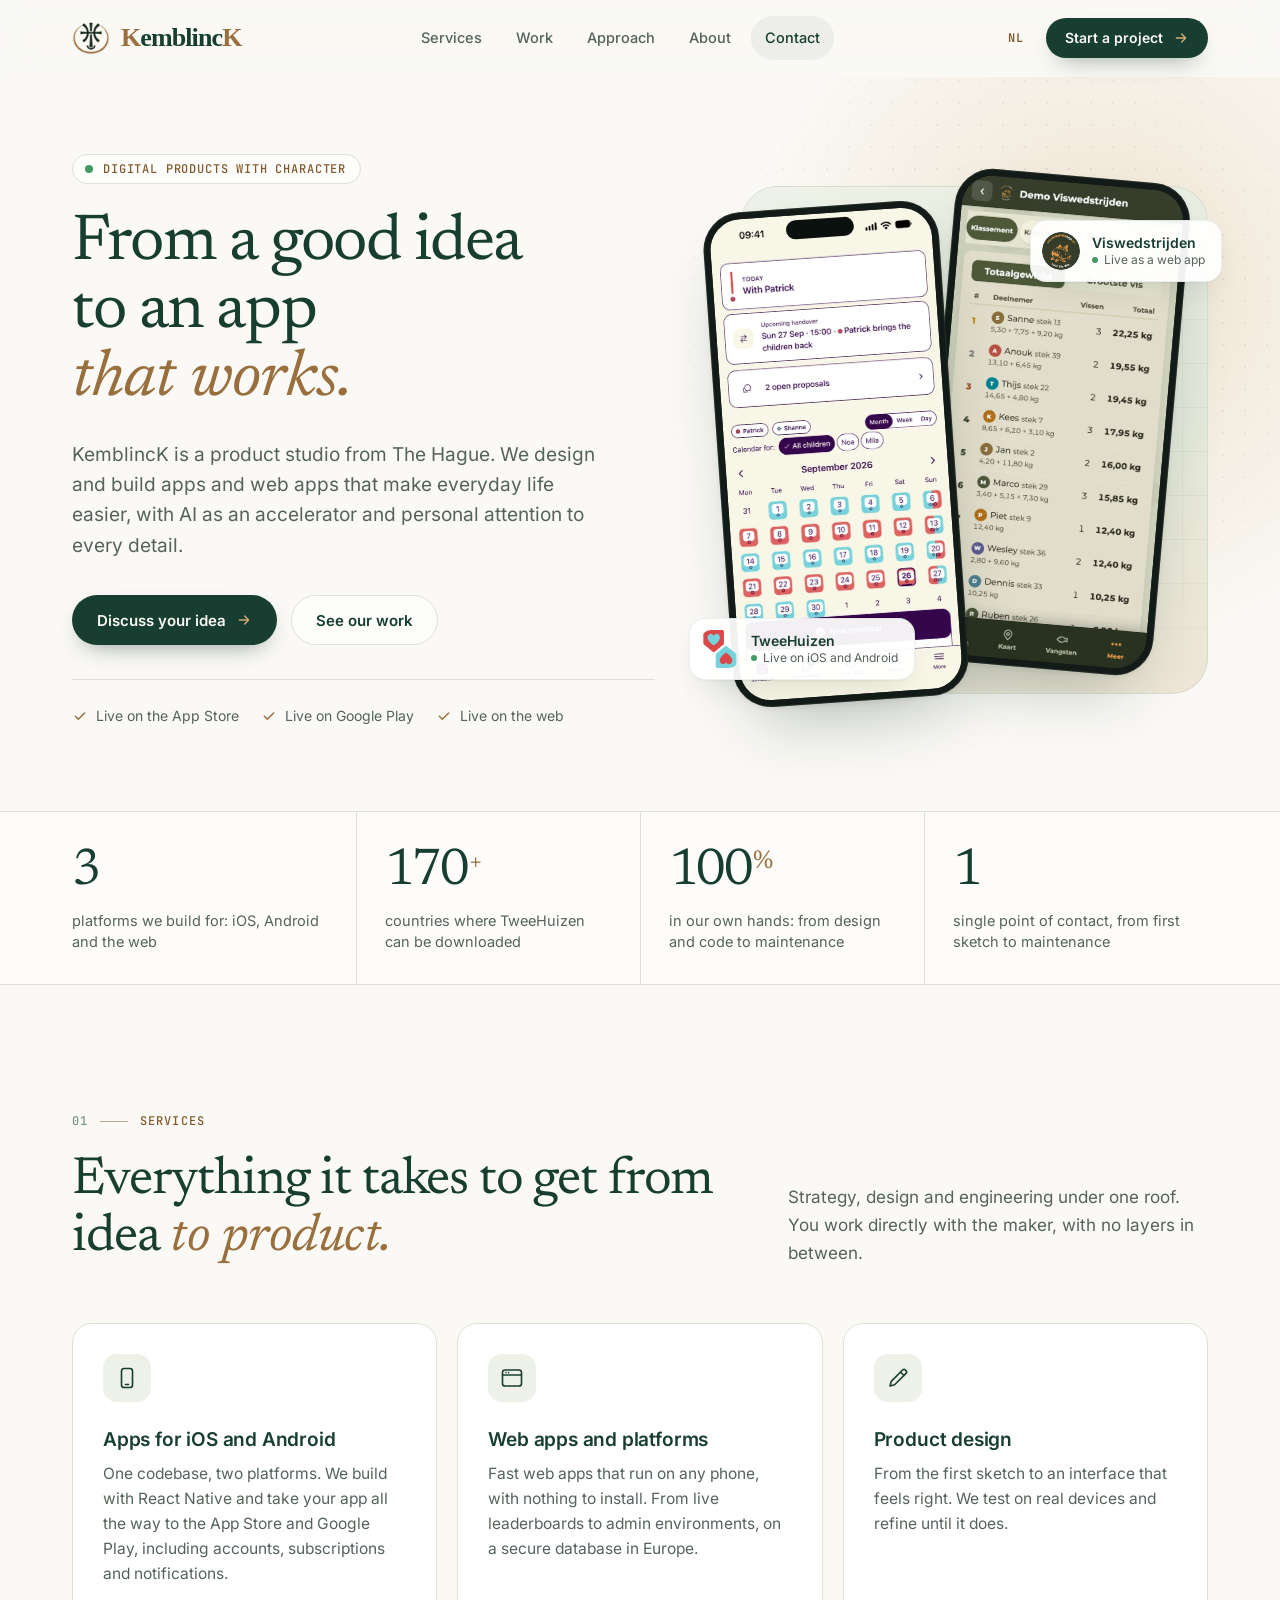
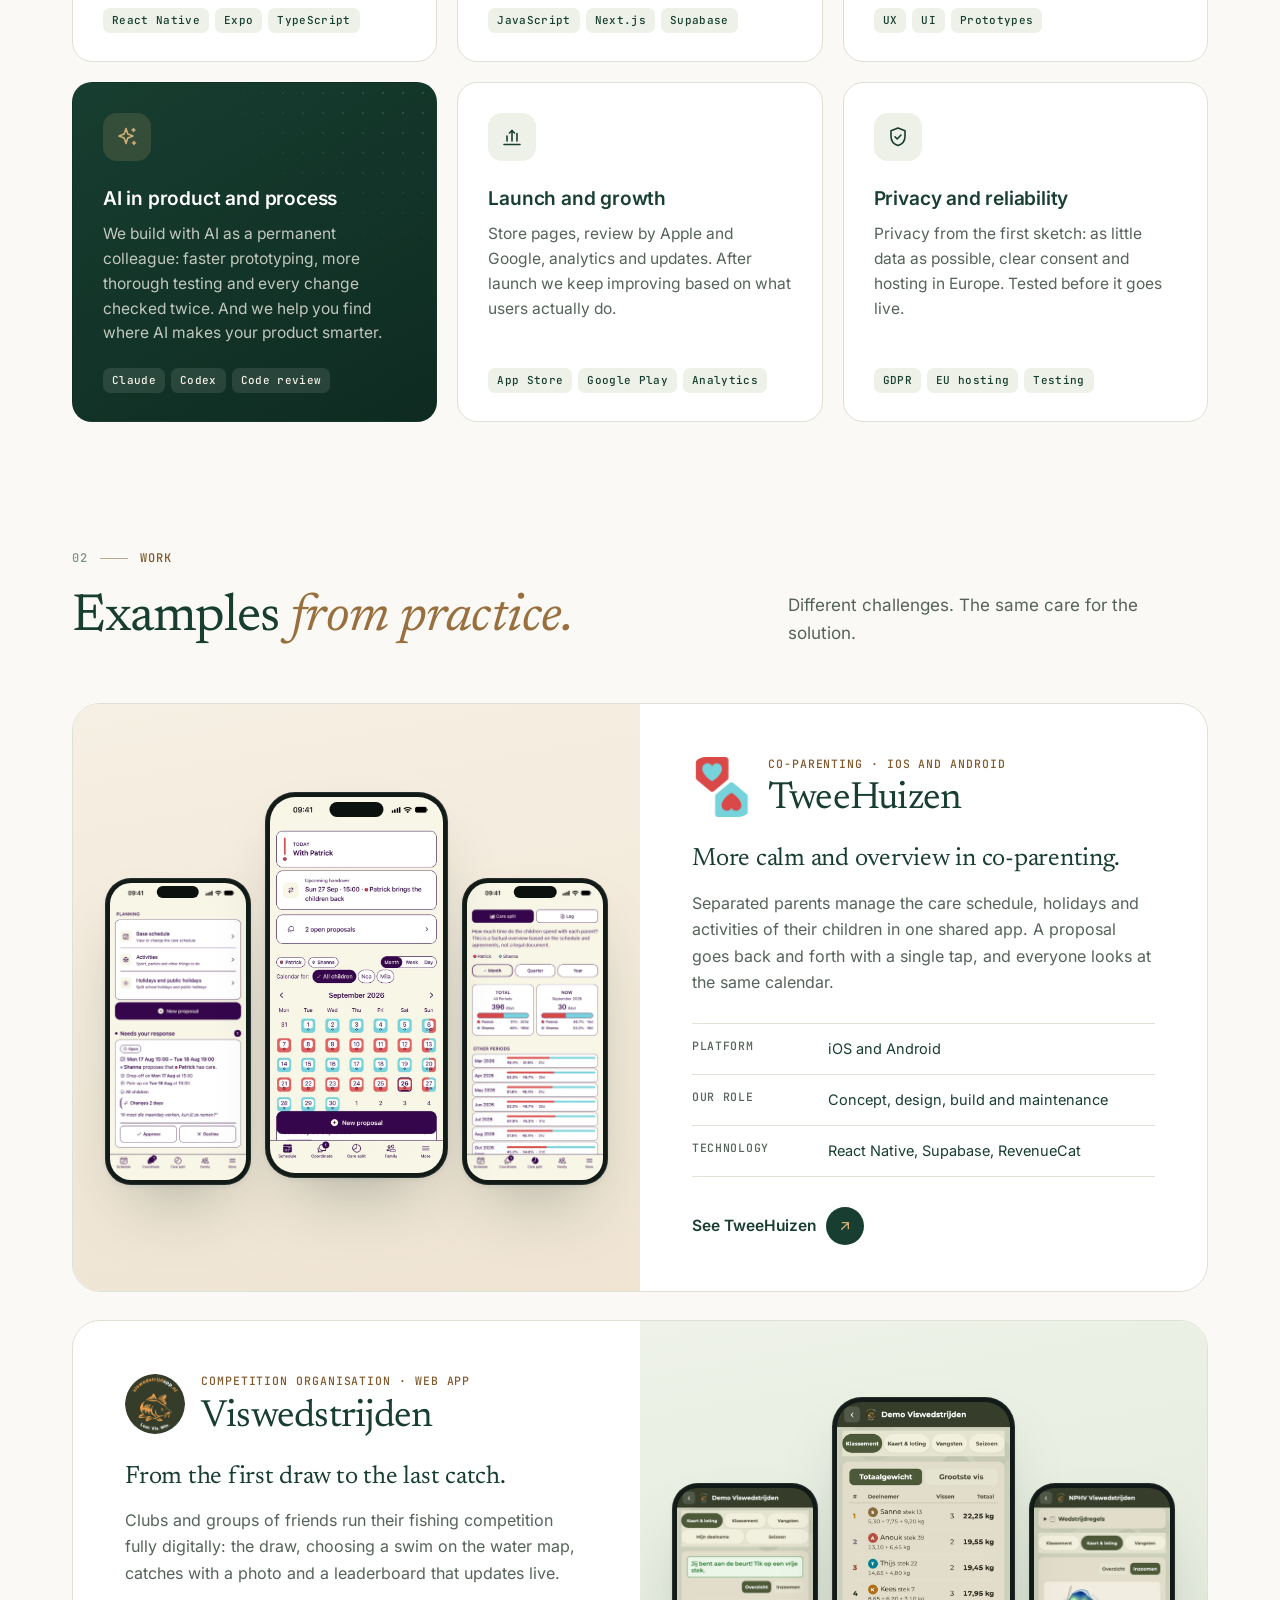
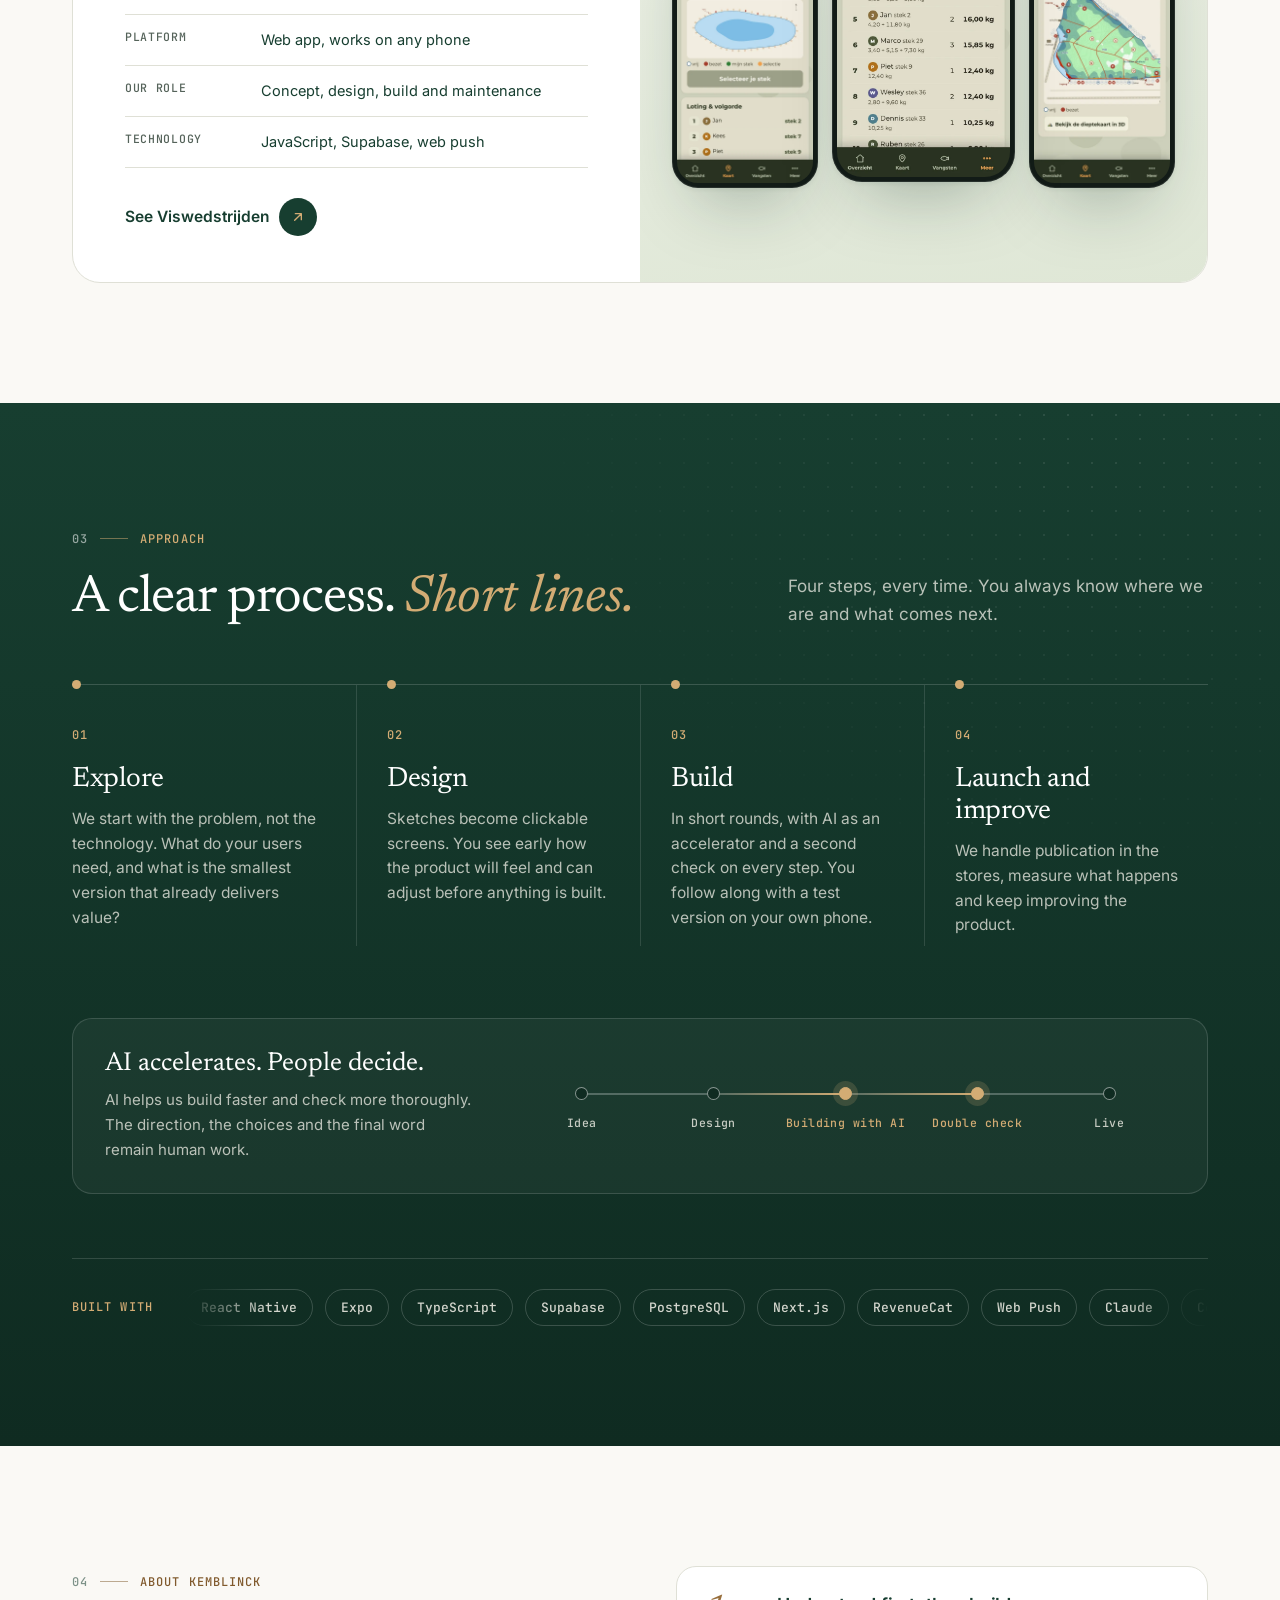
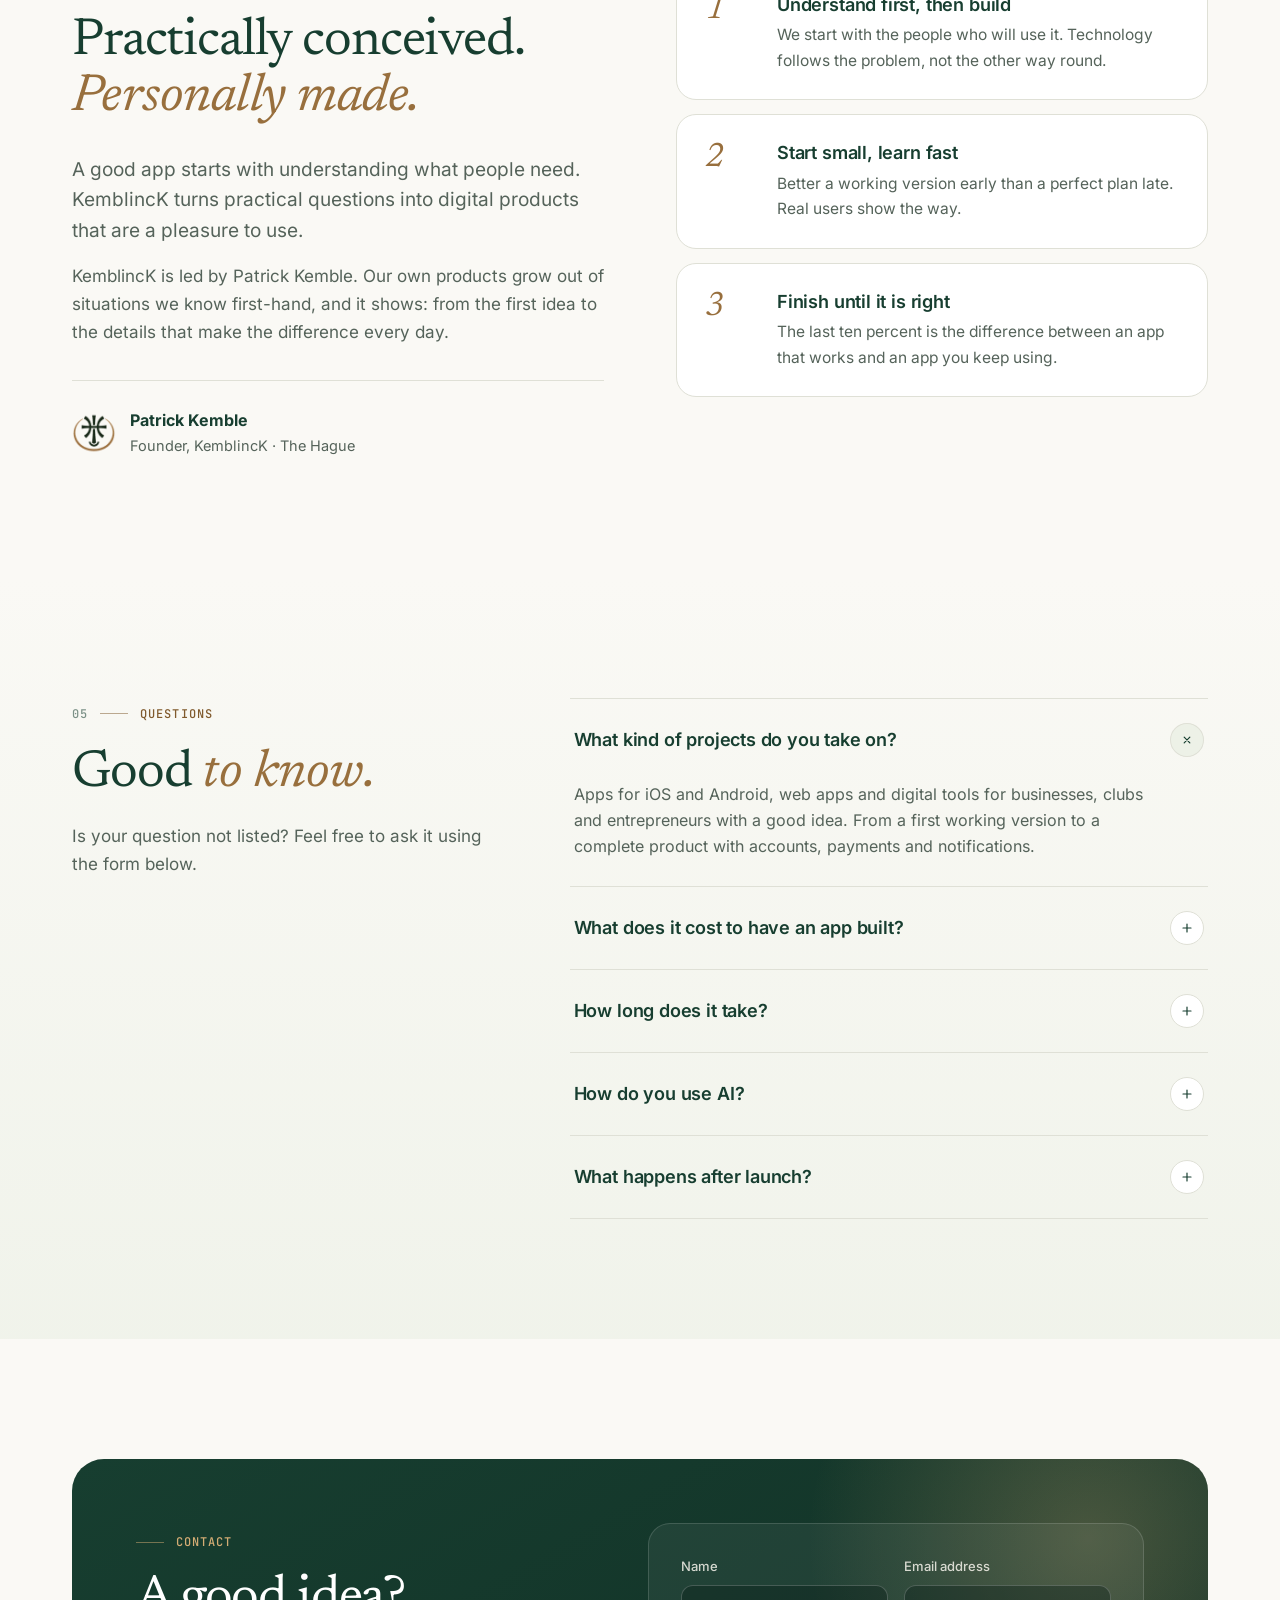
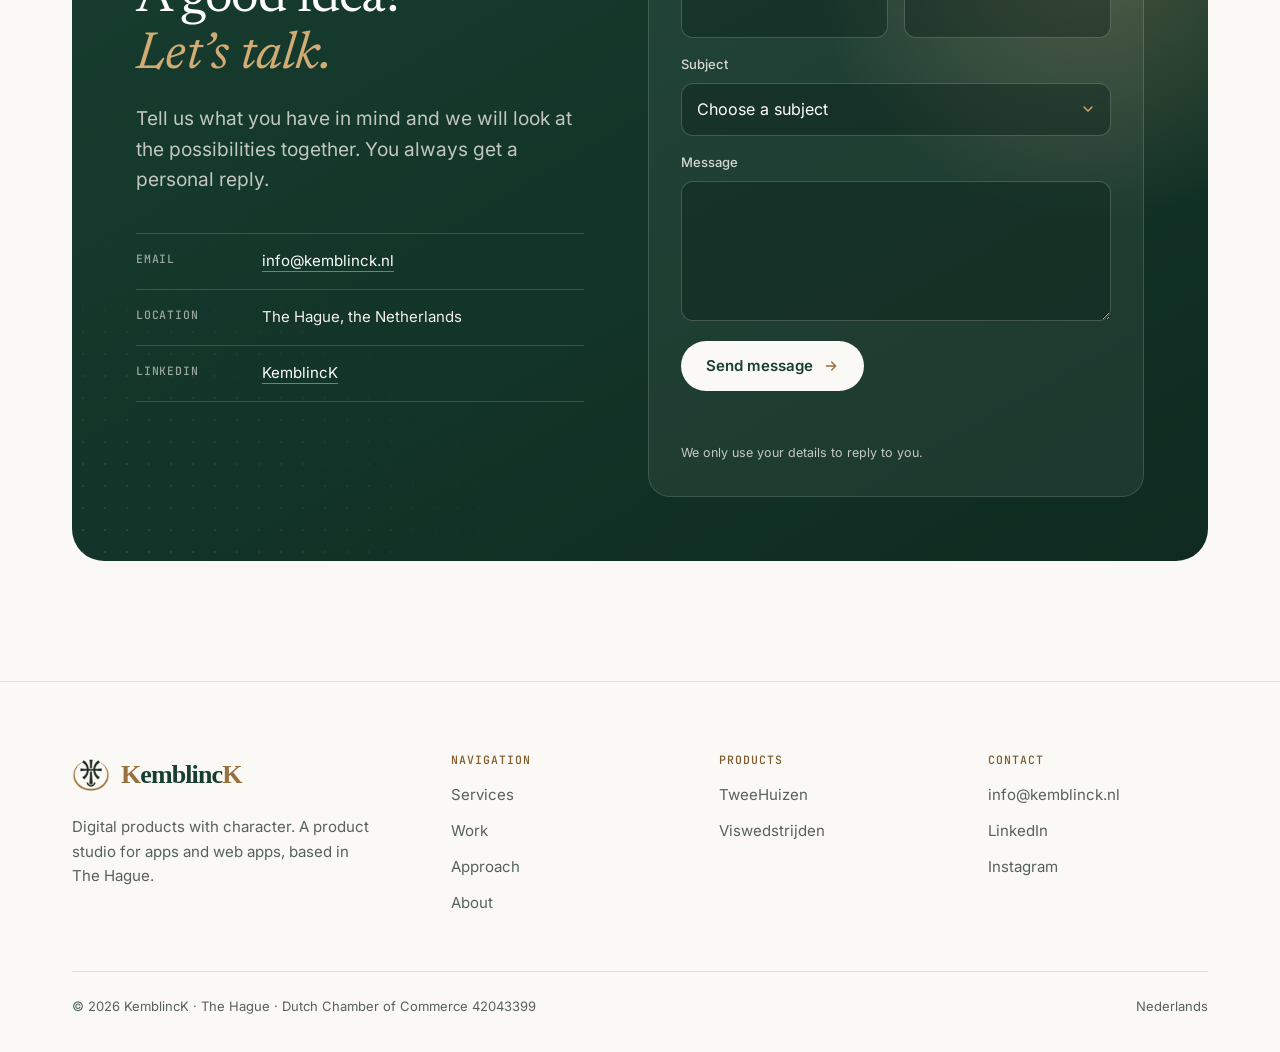
==== commit 531dcce3: "Viswedstrijden: actueel lotingscherm in de case Het schermbeeld van de loting was nog de vormgeving " ====
--- a/en/index.html
+++ b/en/index.html
@@ -92,7 +92,7 @@
 <dl class="case-facts"><div><dt>Platform</dt><dd>iOS and Android</dd></div><div><dt>Our role</dt><dd>Concept, design, build and maintenance</dd></div><div><dt>Technology</dt><dd>React Native, Supabase, RevenueCat</dd></div></dl>
 <a class="case-link" href="https://tweehuizen.com/" target="_blank" rel="noopener">See TweeHuizen <span><svg viewBox="0 0 24 24" fill="none" stroke="currentColor" stroke-width="2" stroke-linecap="round" stroke-linejoin="round" aria-hidden="true"><path d="M7 17 17 7M8 7h9v9"/></svg></span></a></div>
 </article><article class="case reverse" data-reveal>
-<div class="case-visual green"><div class="device "><img src="/assets/vis-loting.webp" width="560" height="1212" alt="Viswedstrijden: digital draw with countdown" loading="lazy" decoding="async"></div><div class="device "><img src="/assets/vis-klassement.webp" width="560" height="1212" alt="Viswedstrijden: live leaderboard from the demo" loading="lazy" decoding="async"></div><div class="device "><img src="/assets/vis-kaart.webp" width="560" height="1212" alt="Viswedstrijden: choosing a swim on the water map" loading="lazy" decoding="async"></div></div>
+<div class="case-visual green"><div class="device "><img src="/assets/vis-loting.webp" width="560" height="1212" alt="Viswedstrijden: after the draw, anglers take turns choosing a swim on the map" loading="lazy" decoding="async"></div><div class="device "><img src="/assets/vis-klassement.webp" width="560" height="1212" alt="Viswedstrijden: live leaderboard from the demo" loading="lazy" decoding="async"></div><div class="device "><img src="/assets/vis-kaart.webp" width="560" height="1212" alt="Viswedstrijden: choosing a swim on the water map" loading="lazy" decoding="async"></div></div>
 <div class="case-body"><div class="case-top"><img class="round" src="/assets/vis-logo.png" width="128" height="128" alt="Viswedstrijden logo" loading="lazy"><div><span class="tag">Competition organisation · Web app</span><h3>Viswedstrijden</h3></div></div>
 <p class="case-lead">From the first draw to the last catch.</p><p>Clubs and groups of friends run their fishing competition fully digitally: the draw, choosing a swim on the water map, catches with a photo and a leaderboard that updates live.</p>
 <dl class="case-facts"><div><dt>Platform</dt><dd>Web app, works on any phone</dd></div><div><dt>Our role</dt><dd>Concept, design, build and maintenance</dd></div><div><dt>Technology</dt><dd>JavaScript, Supabase, web push</dd></div></dl>
